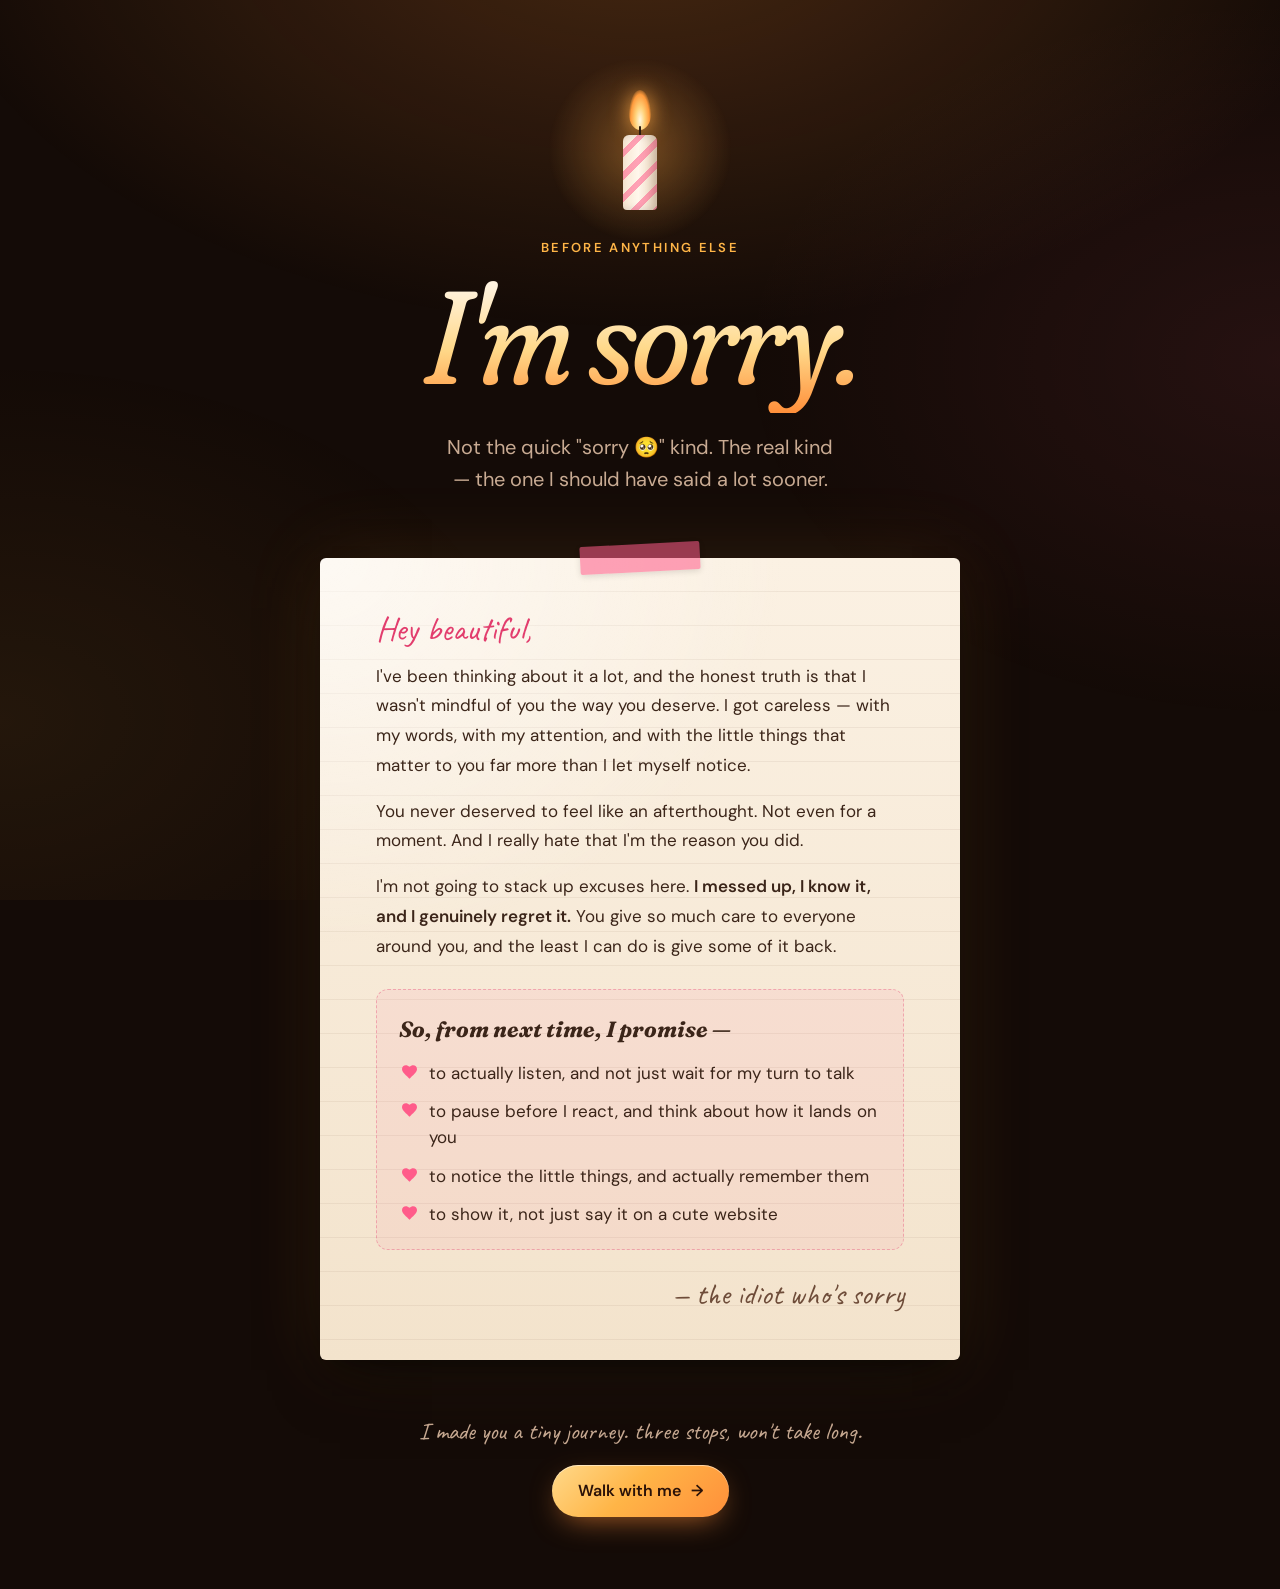
==== index.html @ 2451c750 "Add apology website: letter, journey map, and thank-you page - index.html: apology letter with a pro" ====
<!doctype html>
<html lang="en">
  <head>
    <meta charset="utf-8" />
    <meta name="viewport" content="width=device-width, initial-scale=1, viewport-fit=cover" />
    <meta name="theme-color" content="#140b07" />
    <title>I'm Sorry</title>
    <meta name="description" content="A little note, and a promise to be more mindful from next time." />
    <link rel="icon" href="data:image/svg+xml,%3Csvg xmlns='http://www.w3.org/2000/svg' viewBox='0 0 100 100'%3E%3Ctext y='.9em' font-size='90'%3E%F0%9F%95%AF%EF%B8%8F%3C/text%3E%3C/svg%3E" />
    <link rel="preconnect" href="https://fonts.googleapis.com" />
    <link rel="preconnect" href="https://fonts.gstatic.com" crossorigin />
    <link
      href="https://fonts.googleapis.com/css2?family=Caveat:wght@500;700&family=DM+Sans:opsz,wght@9..40,400;9..40,600&family=Fraunces:ital,opsz,wght,SOFT,WONK@0,9..144,400,100,1;1,9..144,400,100,1&display=swap"
      rel="stylesheet"
    />
    <link rel="stylesheet" href="css/style.css" />
  </head>
  <body>
    <div class="bokeh" aria-hidden="true"></div>

    <main class="page apology">
      <div class="candle reveal" aria-hidden="true">
        <span class="candle__halo"></span>
        <span class="candle__flame"></span>
        <span class="candle__wick"></span>
        <span class="candle__body"></span>
      </div>

      <p class="eyebrow reveal">before anything else</p>
      <h1 class="display apology__title reveal">I'm sorry.</h1>
      <p class="apology__lede reveal">Not the quick "sorry 🥺" kind. The real kind — the one I should have said a lot sooner.</p>

      <article class="letter reveal" aria-label="A letter">
        <p class="letter__hi">Hey beautiful,</p>

        <p>
          I've been thinking about it a lot, and the honest truth is that I wasn't mindful of you the way you deserve.
          I got careless — with my words, with my attention, and with the little things that matter to you far more than
          I let myself notice.
        </p>

        <p>
          You never deserved to feel like an afterthought. Not even for a moment. And I really hate that I'm the reason you did.
        </p>

        <p>
          I'm not going to stack up excuses here. <strong>I messed up, I know it, and I genuinely regret it.</strong>
          You give so much care to everyone around you, and the least I can do is give some of it back.
        </p>

        <section class="promise" aria-labelledby="promise-title">
          <h2 class="promise__title" id="promise-title">So, from next time, I promise —</h2>
          <ul>
            <li>to actually listen, and not just wait for my turn to talk</li>
            <li>to pause before I react, and think about how it lands on you</li>
            <li>to notice the little things, and actually remember them</li>
            <li>to show it, not just say it on a cute website</li>
          </ul>
        </section>

        <p class="letter__sign">— the idiot who's sorry</p>
      </article>

      <div class="next reveal">
        <p class="next__note">I made you a tiny journey. three stops, won't take long.</p>
        <a class="btn" href="journey.html">Walk with me <span class="arrow" aria-hidden="true">→</span></a>
      </div>
    </main>

    <script src="js/common.js"></script>
  </body>
</html>
---- css/style.css ----
/* ==========================================================================
   Tokens
   ========================================================================== */
:root {
  --bg: #140b07;
  --bg-2: #22130c;
  --surface: #2a1810;
  --surface-2: #3a2216;
  --line: rgba(255, 196, 120, 0.18);

  --text: #f8eadb;
  --muted: #c9ab93;
  --faint: #8d715d;

  --amber: #ffb547;
  --amber-2: #ff8f3a;
  --rose: #ff5c8a;
  --rose-2: #e23d6d;
  --gold: #ffd98a;

  --paper: #fbf1e3;
  --paper-2: #f3e3cc;
  --ink: #3b2519;
  --ink-soft: #6e4c39;

  --danger: #ff8a8a;
  --ok: #9be7b0;

  --font-display: "Fraunces", "Georgia", "Times New Roman", serif;
  --font-hand: "Caveat", "Segoe Print", "Bradley Hand", cursive;
  --font-body: "DM Sans", system-ui, -apple-system, "Segoe UI", Roboto, sans-serif;

  --radius: 18px;
  --radius-sm: 12px;
  --shadow: 0 30px 60px -20px rgba(0, 0, 0, 0.6), 0 12px 24px -12px rgba(0, 0, 0, 0.5);
  --glow: 0 0 0 1px rgba(255, 181, 71, 0.25), 0 0 40px rgba(255, 143, 58, 0.25);

  --rail: 96px;
  --rail-m: 44px;
  --gutter: 16px;
}

/* ==========================================================================
   Base
   ========================================================================== */
*,
*::before,
*::after {
  box-sizing: border-box;
}

html {
  -webkit-text-size-adjust: 100%;
  scroll-behavior: smooth;
}

body {
  margin: 0;
  min-height: 100vh;
  min-height: 100dvh;
  background-color: var(--bg);
  color: var(--text);
  font-family: var(--font-body);
  font-size: 17px;
  line-height: 1.6;
  overflow-x: hidden;
}

img,
video,
svg {
  display: block;
  max-width: 100%;
}

button,
input {
  font: inherit;
  color: inherit;
}

button {
  cursor: pointer;
}

:focus-visible {
  outline: 2px solid var(--amber);
  outline-offset: 3px;
  border-radius: 6px;
}

[hidden] {
  display: none !important;
}

.sr-only {
  position: absolute;
  width: 1px;
  height: 1px;
  padding: 0;
  margin: -1px;
  overflow: hidden;
  clip: rect(0, 0, 0, 0);
  white-space: nowrap;
  border: 0;
}

/* Floating candle-light bokeh behind everything */
.bokeh {
  position: fixed;
  inset: 0;
  pointer-events: none;
  z-index: 0;
  overflow: hidden;
  background-image:
    radial-gradient(1200px 700px at 50% -10%, rgba(255, 143, 58, 0.22), transparent 60%),
    radial-gradient(900px 600px at 100% 40%, rgba(255, 92, 138, 0.08), transparent 60%),
    radial-gradient(900px 600px at 0% 80%, rgba(255, 181, 71, 0.07), transparent 60%);
}

.bokeh span {
  position: absolute;
  bottom: -60px;
  border-radius: 50%;
  background: radial-gradient(circle, rgba(255, 196, 110, 0.55), rgba(255, 143, 58, 0) 70%);
  filter: blur(1px);
  opacity: 0;
  animation: drift linear infinite;
}

@keyframes drift {
  0% {
    transform: translate3d(0, 0, 0);
    opacity: 0;
  }
  15% {
    opacity: var(--o, 0.6);
  }
  85% {
    opacity: var(--o, 0.6);
  }
  100% {
    transform: translate3d(var(--dx, 20px), -110vh, 0);
    opacity: 0;
  }
}

.page {
  position: relative;
  z-index: 1;
  width: 100%;
  max-width: 1080px;
  margin: 0 auto;
  padding: 0 var(--gutter);
}

/* ==========================================================================
   Shared type + buttons
   ========================================================================== */
.eyebrow {
  font-family: var(--font-body);
  font-size: 13px;
  font-weight: 600;
  letter-spacing: 0.18em;
  text-transform: uppercase;
  color: var(--amber);
  margin: 0 0 12px;
}

.display {
  font-family: var(--font-display);
  font-weight: 400;
  font-style: italic;
  font-variation-settings: "SOFT" 100, "WONK" 1;
  line-height: 1;
  letter-spacing: -0.02em;
  margin: 0;
  text-wrap: balance;
}

.hand {
  font-family: var(--font-hand);
}

.btn {
  display: inline-flex;
  align-items: center;
  justify-content: center;
  gap: 10px;
  min-height: 52px;
  padding: 0 26px;
  border: 0;
  border-radius: 999px;
  font-weight: 600;
  font-size: 16px;
  text-decoration: none;
  color: #2a1208;
  background: linear-gradient(135deg, var(--gold), var(--amber) 45%, var(--amber-2));
  box-shadow: 0 10px 30px -10px rgba(255, 143, 58, 0.7), inset 0 1px 0 rgba(255, 255, 255, 0.5);
  transition: transform 0.2s ease, box-shadow 0.2s ease, filter 0.2s ease;
}

.btn:hover {
  transform: translateY(-2px);
  box-shadow: 0 16px 36px -10px rgba(255, 143, 58, 0.85), inset 0 1px 0 rgba(255, 255, 255, 0.5);
}

.btn:active {
  transform: translateY(0);
}

.btn[disabled] {
  filter: grayscale(0.6) brightness(0.7);
  cursor: not-allowed;
  transform: none;
}

.btn .arrow {
  transition: transform 0.2s ease;
}

.btn:hover .arrow {
  transform: translateX(4px);
}

.btn--rose {
  color: #fff;
  background: linear-gradient(135deg, #ff86a8, var(--rose) 45%, var(--rose-2));
  box-shadow: 0 10px 30px -10px rgba(255, 92, 138, 0.8), inset 0 1px 0 rgba(255, 255, 255, 0.35);
}

.btn--rose:hover {
  box-shadow: 0 16px 38px -10px rgba(255, 92, 138, 0.95), inset 0 1px 0 rgba(255, 255, 255, 0.35);
}

.link-btn {
  background: none;
  border: 0;
  padding: 4px 2px;
  color: var(--muted);
  font-size: 14px;
  text-decoration: underline;
  text-underline-offset: 3px;
  text-decoration-color: rgba(201, 171, 147, 0.4);
}

.link-btn:hover {
  color: var(--text);
}

/* Fade-up on scroll */
.reveal {
  opacity: 0;
  transform: translateY(24px);
  transition: opacity 0.8s ease, transform 0.8s cubic-bezier(0.2, 0.7, 0.2, 1);
}

.reveal.is-in {
  opacity: 1;
  transform: none;
}

/* ==========================================================================
   Page 1 — the apology
   ========================================================================== */
.apology {
  min-height: 100vh;
  min-height: 100dvh;
  display: flex;
  flex-direction: column;
  align-items: center;
  padding-top: clamp(48px, 10vh, 110px);
  padding-bottom: 72px;
  text-align: center;
}

.candle {
  position: relative;
  width: 34px;
  height: 120px;
  margin: 0 auto 28px;
}

.candle__flame {
  position: absolute;
  left: 50%;
  top: 0;
  width: 22px;
  height: 40px;
  margin-left: -11px;
  border-radius: 50% 50% 50% 50% / 60% 60% 40% 40%;
  background: radial-gradient(ellipse at 50% 75%, #fff8e1 0%, #ffd27a 30%, #ff9a3c 60%, rgba(255, 90, 40, 0) 75%);
  transform-origin: 50% 90%;
  animation: flicker 2.4s ease-in-out infinite;
  filter: drop-shadow(0 0 10px rgba(255, 170, 70, 0.9));
}

.candle__halo {
  position: absolute;
  left: 50%;
  top: -40px;
  width: 200px;
  height: 200px;
  margin-left: -100px;
  border-radius: 50%;
  background: radial-gradient(circle, rgba(255, 170, 70, 0.35), rgba(255, 170, 70, 0) 65%);
  animation: halo 3s ease-in-out infinite;
  pointer-events: none;
}

.candle__wick {
  position: absolute;
  left: 50%;
  top: 36px;
  width: 2px;
  height: 10px;
  margin-left: -1px;
  background: #2b1a10;
  border-radius: 1px;
}

.candle__body {
  position: absolute;
  left: 0;
  right: 0;
  top: 45px;
  bottom: 0;
  border-radius: 6px 6px 4px 4px;
  background:
    repeating-linear-gradient(135deg, rgba(255, 255, 255, 0.0) 0 10px, rgba(255, 92, 138, 0.55) 10px 16px),
    linear-gradient(90deg, #f7e6d2, #fff7ec 45%, #e9d2b8);
  box-shadow: inset -4px 0 8px rgba(0, 0, 0, 0.15);
}

@keyframes flicker {
  0%, 100% { transform: scale(1, 1) skewX(0deg); }
  20% { transform: scale(0.96, 1.06) skewX(2deg); }
  40% { transform: scale(1.04, 0.95) skewX(-2deg); }
  60% { transform: scale(0.98, 1.08) skewX(1deg); }
  80% { transform: scale(1.02, 0.97) skewX(-1deg); }
}

@keyframes halo {
  0%, 100% { opacity: 0.85; transform: scale(1); }
  50% { opacity: 1; transform: scale(1.08); }
}

.apology__title {
  font-size: clamp(64px, 14vw, 132px);
  background: linear-gradient(180deg, #fff3e0 10%, var(--gold) 55%, var(--amber-2));
  -webkit-background-clip: text;
  background-clip: text;
  color: transparent;
  padding: 0 0.08em 0.08em;
}

.apology__lede {
  text-wrap: balance;
  max-width: 34ch;
  margin: 18px auto 0;
  font-size: clamp(17px, 2.2vw, 20px);
  color: var(--muted);
}

.letter {
  position: relative;
  width: 100%;
  max-width: 640px;
  margin: clamp(40px, 7vh, 64px) auto 0;
  padding: clamp(28px, 5vw, 52px) clamp(22px, 5vw, 56px) clamp(30px, 5vw, 48px);
  text-align: left;
  color: var(--ink);
  background:
    radial-gradient(120% 80% at 0% 0%, rgba(255, 255, 255, 0.6), transparent 60%),
    repeating-linear-gradient(180deg, transparent 0 33px, rgba(110, 76, 57, 0.08) 33px 34px),
    linear-gradient(180deg, var(--paper), var(--paper-2));
  border-radius: 6px;
  box-shadow: var(--shadow), 0 0 80px rgba(255, 170, 70, 0.12);
  transform: rotate(-0.6deg);
}

.letter::before {
  /* washi tape */
  content: "";
  position: absolute;
  top: -14px;
  left: 50%;
  width: 120px;
  height: 28px;
  margin-left: -60px;
  background: rgba(255, 92, 138, 0.55);
  transform: rotate(-3deg);
  border-radius: 2px;
  box-shadow: 0 2px 6px rgba(0, 0, 0, 0.12);
}

.letter .letter__hi {
  font-family: var(--font-hand);
  font-size: 34px;
  line-height: 1.1;
  color: var(--rose-2);
  margin: 0 0 14px;
}

.letter p {
  margin: 0 0 16px;
  font-size: 17px;
  line-height: 1.75;
}

.letter strong {
  font-weight: 600;
}

.promise {
  margin: 28px 0 8px;
  padding: 22px 22px 10px;
  border-radius: 12px;
  background: rgba(255, 92, 138, 0.08);
  border: 1px dashed rgba(226, 61, 109, 0.35);
}

.promise__title {
  font-family: var(--font-display);
  font-style: italic;
  font-size: 22px;
  margin: 0 0 12px;
  color: var(--ink);
}

.promise ul {
  list-style: none;
  margin: 0;
  padding: 0;
}

.promise li {
  position: relative;
  padding-left: 30px;
  margin-bottom: 12px;
  line-height: 1.55;
}

.promise li::before {
  content: "";
  position: absolute;
  left: 2px;
  top: 5px;
  width: 16px;
  height: 14px;
  background: var(--rose);
  -webkit-mask: url("data:image/svg+xml,%3Csvg xmlns='http://www.w3.org/2000/svg' viewBox='0 0 24 22'%3E%3Cpath d='M12 21.6 10.3 20C4.1 14.4 0 10.7 0 6.2 0 2.7 2.7 0 6.2 0c2 0 3.9.9 5.8 2.6C13.9.9 15.8 0 17.8 0 21.3 0 24 2.7 24 6.2c0 4.5-4.1 8.2-10.3 13.8L12 21.6z'/%3E%3C/svg%3E") center / contain no-repeat;
  mask: url("data:image/svg+xml,%3Csvg xmlns='http://www.w3.org/2000/svg' viewBox='0 0 24 22'%3E%3Cpath d='M12 21.6 10.3 20C4.1 14.4 0 10.7 0 6.2 0 2.7 2.7 0 6.2 0c2 0 3.9.9 5.8 2.6C13.9.9 15.8 0 17.8 0 21.3 0 24 2.7 24 6.2c0 4.5-4.1 8.2-10.3 13.8L12 21.6z'/%3E%3C/svg%3E") center / contain no-repeat;
}

.letter__sign {
  margin: 26px 0 0 !important;
  text-align: right;
  font-family: var(--font-hand);
  font-size: 30px !important;
  line-height: 1.2 !important;
  color: var(--ink-soft);
}

.next {
  margin-top: 52px;
  display: flex;
  flex-direction: column;
  align-items: center;
  gap: 14px;
}

.next__note {
  margin: 0;
  font-family: var(--font-hand);
  font-size: 24px;
  color: var(--muted);
}

/* ==========================================================================
   Page 2 — the journey
   ========================================================================== */
.journey-head {
  text-align: center;
  padding: clamp(48px, 9vh, 96px) 0 32px;
}

.journey-head h1 {
  font-size: clamp(44px, 8vw, 84px);
}

.journey-head h1 em {
  color: var(--rose);
}

.journey-head p {
  text-wrap: balance;
  margin: 16px auto 0;
  max-width: 36ch;
  color: var(--muted);
}

.journey {
  position: relative;
  padding: 24px 0 120px;
}

.journey__svg {
  position: absolute;
  inset: 0;
  width: 100%;
  height: 100%;
  overflow: visible;
  pointer-events: none;
  z-index: 0;
}

.journey__track {
  fill: none;
  stroke: rgba(255, 196, 120, 0.4);
  stroke-width: 3;
  stroke-linecap: round;
  stroke-dasharray: 0.1 12;
}

.journey__fill {
  fill: none;
  stroke: url(#trailGradient);
  stroke-width: 3.5;
  stroke-linecap: round;
  transition: stroke-dashoffset 1.4s cubic-bezier(0.45, 0, 0.2, 1);
}

.journey > *:not(svg) {
  position: relative;
  z-index: 1;
}

/* Start marker */
.start {
  display: flex;
  justify-content: center;
  margin-bottom: 72px;
}

.start__pill {
  display: inline-flex;
  align-items: center;
  gap: 10px;
  padding: 8px 16px 8px 12px;
  border-radius: 999px;
  background: var(--surface);
  border: 1px solid var(--line);
  font-size: 13px;
  font-weight: 600;
  letter-spacing: 0.14em;
  text-transform: uppercase;
  color: var(--gold);
  box-shadow: var(--glow);
}

.start__dot {
  position: relative;
  width: 10px;
  height: 10px;
  border-radius: 50%;
  background: var(--amber);
}

.start__dot::after {
  content: "";
  position: absolute;
  inset: -6px;
  border-radius: 50%;
  border: 2px solid var(--amber);
  animation: ping 1.8s ease-out infinite;
}

@keyframes ping {
  0% { transform: scale(0.4); opacity: 1; }
  100% { transform: scale(1.6); opacity: 0; }
}

/* A stop on the map */
.stop {
  display: grid;
  grid-template-columns: 1fr var(--rail) 1fr;
  align-items: center;
  column-gap: 0;
  margin-bottom: 110px;
}

.pin {
  grid-column: 2;
  grid-row: 1;
  justify-self: center;
  position: relative;
  width: 52px;
  height: 52px;
  border-radius: 50%;
  display: grid;
  place-items: center;
  font-family: var(--font-display);
  font-size: 22px;
  font-style: italic;
  color: var(--muted);
  background: var(--bg-2);
  border: 2px solid rgba(255, 196, 120, 0.35);
  transition: all 0.6s ease;
}

.pin.is-reached {
  color: #2a1208;
  background: linear-gradient(135deg, var(--gold), var(--amber) 50%, var(--amber-2));
  border-color: transparent;
  box-shadow: 0 0 0 6px rgba(255, 181, 71, 0.15), 0 0 30px rgba(255, 143, 58, 0.6);
}

.pin.is-reached::after {
  content: "";
  position: absolute;
  inset: -8px;
  border-radius: 50%;
  border: 2px solid rgba(255, 181, 71, 0.6);
  animation: ping 2.2s ease-out infinite;
}

.stop__side,
.stop__main {
  grid-row: 1;
  min-width: 0;
}

.stop--main-right .stop__main { grid-column: 3; justify-self: start; padding-left: 8px; }
.stop--main-right .stop__side { grid-column: 1; justify-self: end; text-align: right; padding-right: 16px; }
.stop--main-left .stop__main { grid-column: 1; justify-self: end; padding-right: 8px; }
.stop--main-left .stop__side { grid-column: 3; justify-self: start; padding-left: 16px; }

.stop__label {
  display: inline-block;
  font-size: 12px;
  font-weight: 600;
  letter-spacing: 0.2em;
  text-transform: uppercase;
  color: var(--amber);
  margin-bottom: 6px;
}

.stop__title {
  font-family: var(--font-display);
  font-style: italic;
  font-weight: 400;
  font-size: clamp(36px, 5vw, 52px);
  line-height: 1;
  margin: 0 0 10px;
}

.stop__note {
  margin: 0;
  color: var(--muted);
  max-width: 28ch;
  display: inline-block;
}

/* --- Stop 1: gift box ---------------------------------------------------- */
.gift-stage {
  position: relative;
  width: 380px;
  max-width: 100%;
  min-height: 340px;
  display: grid;
  place-items: center;
}

.gift {
  position: relative;
  width: 230px;
  height: 250px;
  padding: 0;
  border: 0;
  background: none;
  animation: nudge 4s ease-in-out 1.5s infinite;
  -webkit-tap-highlight-color: transparent;
}

.gift:hover {
  animation-play-state: paused;
}

.gift:hover .gift__lid {
  transform: translateY(-10px) rotate(-3deg);
}

.gift__body {
  position: absolute;
  left: 12px;
  right: 12px;
  bottom: 0;
  height: 170px;
  border-radius: 6px 6px 12px 12px;
  background:
    linear-gradient(90deg, transparent 43%, var(--gold) 43%, #ffe8b5 50%, var(--gold) 57%, transparent 57%),
    linear-gradient(160deg, #ff7aa0, var(--rose) 40%, var(--rose-2));
  box-shadow: inset 0 -18px 30px rgba(120, 10, 40, 0.35), 0 26px 40px -16px rgba(0, 0, 0, 0.7);
}

.gift__lid {
  position: absolute;
  left: 0;
  right: 0;
  top: 46px;
  height: 46px;
  border-radius: 8px;
  background:
    linear-gradient(90deg, transparent 43%, var(--gold) 43%, #ffe8b5 50%, var(--gold) 57%, transparent 57%),
    linear-gradient(170deg, #ff8fb0, var(--rose) 60%, var(--rose-2));
  box-shadow: 0 8px 14px -6px rgba(90, 0, 30, 0.6);
  transition: transform 0.35s ease;
  z-index: 2;
}

.gift__bow {
  position: absolute;
  left: 50%;
  top: -40px;
  width: 0;
  height: 0;
}

.gift__bow::before,
.gift__bow::after {
  content: "";
  position: absolute;
  top: 0;
  width: 54px;
  height: 40px;
  border: 10px solid var(--gold);
  border-radius: 50% 50% 10% 50%;
  box-shadow: inset 0 0 0 1px rgba(255, 255, 255, 0.35);
}

.gift__bow::before {
  right: 2px;
  transform: rotate(-20deg);
}

.gift__bow::after {
  left: 2px;
  transform: scaleX(-1) rotate(-20deg);
}

.gift__tag {
  position: absolute;
  z-index: 3;
  right: -22px;
  top: 116px;
  padding: 6px 16px 8px 22px;
  font-family: var(--font-hand);
  font-size: 30px;
  line-height: 1;
  color: var(--ink);
  background: var(--paper);
  border-radius: 6px 14px 14px 6px;
  transform: rotate(8deg);
  box-shadow: 0 8px 16px -6px rgba(0, 0, 0, 0.6);
}

.gift__tag::before {
  content: "";
  position: absolute;
  left: 8px;
  top: 50%;
  width: 7px;
  height: 7px;
  margin-top: -3px;
  border-radius: 50%;
  background: var(--bg);
}

.gift-hint {
  position: absolute;
  bottom: 0;
  left: 0;
  right: 0;
  text-align: center;
  font-family: var(--font-hand);
  font-size: 24px;
  color: var(--muted);
  margin: 0;
  animation: bob 2.4s ease-in-out infinite;
}

@keyframes nudge {
  0%, 82%, 100% { transform: rotate(0); }
  85% { transform: rotate(-4deg); }
  88% { transform: rotate(4deg); }
  91% { transform: rotate(-3deg); }
  94% { transform: rotate(2deg); }
}

@keyframes bob {
  0%, 100% { transform: translateY(0); }
  50% { transform: translateY(-4px); }
}

.gift-stage.is-opening .gift {
  animation: shake 0.45s ease-in-out;
}

.gift-stage.is-opening .gift__lid {
  transition: transform 0.7s cubic-bezier(0.3, 1.4, 0.6, 1), opacity 0.7s ease;
  transform: translate(-60px, -150px) rotate(-38deg);
  opacity: 0;
}

.gift-stage.is-opening .gift__tag {
  transition: transform 0.6s ease, opacity 0.6s ease;
  transform: translate(40px, 30px) rotate(40deg);
  opacity: 0;
}

.gift-stage.is-opening .gift-hint {
  opacity: 0;
  transition: opacity 0.3s ease;
}

@keyframes shake {
  0%, 100% { transform: rotate(0); }
  25% { transform: rotate(-6deg) scale(1.03); }
  50% { transform: rotate(6deg) scale(1.05); }
  75% { transform: rotate(-3deg); }
}

.polaroid {
  margin: 0;
  padding: 12px 12px 0;
  background: var(--paper);
  border-radius: 4px;
  box-shadow: var(--shadow);
  transform: rotate(2deg);
  width: 360px;
  max-width: 100%;
}

.polaroid img,
.polaroid video {
  width: 100%;
  height: auto;
  border-radius: 2px;
  background: #1b0f09;
}

.polaroid figcaption {
  font-family: var(--font-hand);
  font-size: 24px;
  line-height: 1.2;
  color: var(--ink);
  text-align: center;
  padding: 12px 6px 16px;
}

.gift-stage .polaroid {
  animation: rise 0.9s cubic-bezier(0.2, 1.3, 0.4, 1) both;
}

@keyframes rise {
  0% { transform: translateY(120px) scale(0.4) rotate(-6deg); opacity: 0; }
  60% { opacity: 1; }
  100% { transform: translateY(0) scale(1) rotate(2deg); opacity: 1; }
}

/* --- Stop 2: video + bubble --------------------------------------------- */
.polaroid--video {
  transform: rotate(-2deg);
  width: 340px;
}

.stop__main .tag-line {
  display: block;
  font-size: 12px;
  font-weight: 600;
  letter-spacing: 0.2em;
  text-transform: uppercase;
  color: var(--amber);
  margin: 0 0 12px;
}

.bubble {
  position: relative;
  max-width: 300px;
  padding: 22px 24px 20px;
  background: var(--surface);
  border: 1px solid var(--line);
  border-radius: 22px;
  box-shadow: var(--shadow);
}

.bubble::before {
  /* tail pointing at the video */
  content: "";
  position: absolute;
  left: -11px;
  top: 50%;
  width: 20px;
  height: 20px;
  margin-top: -10px;
  background: var(--surface);
  border-left: 1px solid var(--line);
  border-bottom: 1px solid var(--line);
  transform: rotate(45deg);
}

.bubble p {
  text-wrap: balance;
  margin: 0;
  font-family: var(--font-hand);
  font-size: clamp(26px, 3vw, 32px);
  line-height: 1.15;
  color: var(--text);
}

.bubble p mark {
  background: linear-gradient(transparent 55%, rgba(255, 92, 138, 0.45) 55%);
  color: inherit;
  padding: 0 2px;
}

.bubble small {
  display: block;
  margin-top: 12px;
  font-size: 13px;
  color: var(--faint);
}

/* --- Stop 3: locked photo ---------------------------------------------- */
.locked {
  position: relative;
  width: 400px;
  max-width: 100%;
  aspect-ratio: 800 / 992;
  border-radius: var(--radius);
  overflow: hidden;
  background: #1b0f09;
  box-shadow: var(--shadow);
  display: flex;
}

.locked__img {
  position: absolute;
  inset: 0;
  width: 100%;
  height: 100%;
  object-fit: cover;
  filter: blur(22px) saturate(1.2) brightness(0.6);
  transform: scale(1.15);
  transition: filter 1.4s ease, transform 1.4s ease;
}

.locked.is-unlocked .locked__img {
  filter: none;
  transform: scale(1);
}

.lock-panel {
  position: relative;
  z-index: 1;
  width: 100%;
  display: flex;
  flex-direction: column;
  align-items: center;
  justify-content: center;
  text-align: center;
  padding: 28px 22px;
  background: linear-gradient(180deg, rgba(20, 11, 7, 0.55), rgba(20, 11, 7, 0.78));
  transition: opacity 0.6s ease;
}

.locked.is-unlocked .lock-panel {
  opacity: 0;
  pointer-events: none;
}

.padlock {
  width: 56px;
  height: 64px;
  margin-bottom: 12px;
  color: var(--gold);
  filter: drop-shadow(0 0 14px rgba(255, 181, 71, 0.5));
}

.padlock__shackle {
  transform-box: fill-box;
  transform-origin: 100% 100%;
  transition: transform 0.5s cubic-bezier(0.3, 1.6, 0.6, 1);
}

.locked.is-opening .padlock__shackle {
  transform: translateY(-6px) rotate(28deg);
}

.lock-title {
  margin: 0;
  font-family: var(--font-display);
  font-style: italic;
  font-size: 30px;
  line-height: 1.1;
}

.lock-sub {
  margin: 4px 0 18px;
  font-size: 13px;
  color: var(--muted);
}

.problem {
  margin: 0 0 16px;
  padding: 14px 16px;
  width: 100%;
  border-radius: var(--radius-sm);
  background: rgba(255, 240, 220, 0.08);
  border: 1px solid var(--line);
  font-size: 17px;
  line-height: 1.5;
}

.problem .q {
  font-family: var(--font-display);
  font-size: 19px;
}

.frac {
  display: inline-flex;
  flex-direction: column;
  vertical-align: middle;
  text-align: center;
  font-size: 0.85em;
  line-height: 1.05;
  margin: 0 2px;
}

.frac > span:first-child {
  border-bottom: 1px solid currentColor;
  padding: 0 3px;
}

.answer-row {
  display: flex;
  gap: 8px;
  width: 100%;
}

.field {
  flex: 1;
  min-width: 0;
  height: 50px;
  padding: 0 16px;
  border-radius: 999px;
  border: 1px solid rgba(255, 196, 120, 0.3);
  background: rgba(20, 11, 7, 0.65);
  color: var(--text);
  font-size: 16px;
  transition: border-color 0.2s ease, box-shadow 0.2s ease;
}

.field::placeholder {
  color: var(--faint);
}

.field:focus {
  outline: none;
  border-color: var(--amber);
  box-shadow: 0 0 0 4px rgba(255, 181, 71, 0.18);
}

.answer-row .btn {
  min-height: 50px;
  padding: 0 20px;
}

.feedback {
  min-height: 1.5em;
  margin: 12px 0 4px;
  font-size: 14px;
  color: var(--muted);
}

.feedback.is-bad {
  color: var(--danger);
}

.feedback.is-ok {
  color: var(--ok);
}

.hint {
  margin: 0 0 6px;
  font-size: 13px;
  color: var(--gold);
}

.is-shaking {
  animation: wrong 0.45s ease;
}

@keyframes wrong {
  0%, 100% { transform: translateX(0); }
  20% { transform: translateX(-8px); }
  40% { transform: translateX(8px); }
  60% { transform: translateX(-5px); }
  80% { transform: translateX(5px); }
}

/* --- Finale: wish + drop-box + yes -------------------------------------- */
.finale {
  position: relative;
  max-width: 600px;
  margin: 0 auto;
  padding: 52px clamp(20px, 5vw, 44px) 36px;
  border-radius: 28px;
  background:
    radial-gradient(120% 70% at 50% 0%, rgba(255, 92, 138, 0.14), transparent 60%),
    var(--surface);
  border: 1px solid var(--line);
  box-shadow: var(--shadow);
  text-align: center;
  animation: finaleIn 0.9s cubic-bezier(0.2, 0.8, 0.2, 1) both;
}

@keyframes finaleIn {
  from { opacity: 0; transform: translateY(40px) scale(0.98); }
  to { opacity: 1; transform: none; }
}

.finale__heart {
  position: absolute;
  top: -28px;
  left: 50%;
  width: 56px;
  height: 56px;
  margin-left: -28px;
  border-radius: 50%;
  display: grid;
  place-items: center;
  background: linear-gradient(135deg, #ff86a8, var(--rose) 50%, var(--rose-2));
  box-shadow: 0 0 0 6px rgba(255, 92, 138, 0.15), 0 0 30px rgba(255, 92, 138, 0.6);
  color: #fff;
}

.finale__heart svg {
  width: 24px;
  height: 22px;
  animation: beat 1.4s ease-in-out infinite;
}

@keyframes beat {
  0%, 100% { transform: scale(1); }
  15% { transform: scale(1.18); }
  30% { transform: scale(1); }
  45% { transform: scale(1.12); }
}

.wish {
  text-wrap: balance;
  margin: 0 auto 26px;
  max-width: 24ch;
  font-family: var(--font-hand);
  font-size: clamp(30px, 4.6vw, 40px);
  line-height: 1.1;
  color: var(--text);
}

.dropzone {
  position: relative;
  display: flex;
  flex-direction: column;
  align-items: center;
  gap: 6px;
  padding: 28px 20px;
  border-radius: 20px;
  border: 2px dashed rgba(255, 92, 138, 0.5);
  background: rgba(255, 92, 138, 0.05);
  cursor: pointer;
  transition: border-color 0.2s ease, background 0.2s ease, transform 0.2s ease;
}

.dropzone:hover,
.dropzone:focus-visible {
  border-color: var(--rose);
  background: rgba(255, 92, 138, 0.09);
}

.dropzone.is-over {
  border-color: var(--rose);
  border-style: solid;
  background: rgba(255, 92, 138, 0.16);
  transform: scale(1.02);
}

.dropzone.is-filled {
  border-style: solid;
  border-color: rgba(155, 231, 176, 0.6);
  background: rgba(155, 231, 176, 0.07);
  cursor: default;
}

.dropzone__icon {
  width: 44px;
  height: 44px;
  color: var(--rose);
  margin-bottom: 4px;
}

.dropzone.is-filled .dropzone__icon {
  color: var(--ok);
}

.dropzone__title {
  margin: 0;
  font-weight: 600;
  font-size: 17px;
}

.dropzone__sub {
  margin: 0;
  font-size: 14px;
  color: var(--muted);
}

.dropzone__link {
  margin: 6px 0 0;
  max-width: 100%;
  padding: 8px 14px;
  border-radius: 999px;
  background: rgba(20, 11, 7, 0.6);
  border: 1px solid var(--line);
  font-size: 14px;
  color: var(--gold);
  overflow: hidden;
  text-overflow: ellipsis;
  white-space: nowrap;
}

.link-form {
  display: flex;
  gap: 8px;
  margin-top: 14px;
}

.link-form .btn {
  min-height: 50px;
  padding: 0 20px;
}

.drop-feedback {
  min-height: 1.5em;
  margin: 10px 0 0;
  font-size: 14px;
  color: var(--muted);
}

.drop-feedback.is-bad {
  color: var(--danger);
}

.drop-feedback.is-ok {
  color: var(--ok);
}

.ask {
  display: flex;
  align-items: center;
  justify-content: center;
  flex-wrap: wrap;
  gap: 18px 22px;
  margin-top: 26px;
  padding-top: 26px;
  border-top: 1px solid var(--line);
  animation: finaleIn 0.7s cubic-bezier(0.2, 0.8, 0.2, 1) both;
}

.ask__q {
  margin: 0;
  font-family: var(--font-display);
  font-style: italic;
  font-size: clamp(30px, 5vw, 40px);
  line-height: 1.1;
}

.btn--yes {
  min-height: 58px;
  padding: 0 38px;
  font-size: 19px;
  letter-spacing: 0.02em;
  animation: glowPulse 2s ease-in-out infinite;
}

@keyframes glowPulse {
  0%, 100% { box-shadow: 0 10px 30px -10px rgba(255, 92, 138, 0.8), 0 0 0 0 rgba(255, 92, 138, 0.45); }
  50% { box-shadow: 0 10px 30px -10px rgba(255, 92, 138, 0.8), 0 0 0 12px rgba(255, 92, 138, 0); }
}

/* Little flying hearts / confetti */
.burst {
  position: fixed;
  z-index: 50;
  pointer-events: none;
  width: 14px;
  height: 13px;
  left: 0;
  top: 0;
}

.burst svg {
  width: 100%;
  height: 100%;
}

/* ==========================================================================
   Page 3 — thank you
   ========================================================================== */
.thanks {
  min-height: 100vh;
  min-height: 100dvh;
  display: flex;
  flex-direction: column;
  align-items: center;
  justify-content: center;
  text-align: center;
  padding: 72px 0;
}

.thanks__heart {
  width: 76px;
  height: 70px;
  color: var(--rose);
  margin: 0 auto 30px;
  filter: drop-shadow(0 0 24px rgba(255, 92, 138, 0.65));
  animation: beat 1.6s ease-in-out infinite;
}

.thanks__title {
  font-size: clamp(46px, 9vw, 96px);
  max-width: 14ch;
  margin: 0 auto;
  background: linear-gradient(180deg, #fff3e0 10%, var(--gold) 60%, var(--amber-2));
  -webkit-background-clip: text;
  background-clip: text;
  color: transparent;
  padding: 0 0.06em 0.1em;
}

.thanks__sub {
  text-wrap: balance;
  margin: 22px auto 0;
  max-width: 30ch;
  font-family: var(--font-hand);
  font-size: clamp(28px, 4.4vw, 38px);
  line-height: 1.2;
  color: var(--text);
}

.ps {
  margin: 48px auto 0;
  max-width: 440px;
  padding: 20px 22px;
  border-radius: var(--radius);
  background: var(--surface);
  border: 1px solid var(--line);
  color: var(--muted);
  font-size: 15px;
}

.ps p {
  margin: 0 0 14px;
}

.ps .btn {
  min-height: 46px;
  font-size: 15px;
}

.again {
  margin-top: 40px;
}

.floaty {
  position: fixed;
  bottom: -40px;
  z-index: 0;
  pointer-events: none;
  color: var(--rose);
  opacity: 0;
  animation: floatUp linear infinite;
}

@keyframes floatUp {
  0% { transform: translate3d(0, 0, 0) rotate(0deg); opacity: 0; }
  10% { opacity: var(--o, 0.7); }
  90% { opacity: var(--o, 0.7); }
  100% { transform: translate3d(var(--dx, 0), -115vh, 0) rotate(var(--r, 20deg)); opacity: 0; }
}

/* ==========================================================================
   Phones
   ========================================================================== */
@media (max-width: 760px) {
  body {
    font-size: 16px;
  }

  .start {
    justify-content: flex-start;
    margin-bottom: 48px;
  }

  .stop {
    grid-template-columns: var(--rail-m) minmax(0, 1fr);
    align-items: start;
    row-gap: 18px;
    margin-bottom: 72px;
  }

  .pin {
    grid-column: 1;
    grid-row: 1;
    width: 40px;
    height: 40px;
    font-size: 18px;
    justify-self: start;
  }

  .stop--main-right .stop__side,
  .stop--main-left .stop__side {
    grid-column: 2;
    grid-row: 1;
    justify-self: start;
    text-align: left;
    padding: 0 0 0 12px;
  }

  .stop--main-right .stop__main,
  .stop--main-left .stop__main {
    grid-column: 2;
    grid-row: 2;
    justify-self: stretch;
    padding: 0 0 0 12px;
  }

  /* Stop 2 keeps the text right beside the video, even on a phone */
  .stop--video {
    grid-template-columns: var(--rail-m) minmax(0, 1.15fr) minmax(0, 1fr);
    align-items: center;
    column-gap: 0;
  }

  .stop--video .pin {
    align-self: start;
  }

  .stop--video.stop--main-left .stop__main {
    grid-column: 2;
    grid-row: 1;
    padding-left: 12px;
  }

  .stop--video.stop--main-left .stop__side {
    grid-column: 3;
    grid-row: 1;
    padding-left: 16px;
  }

  .stop--video .polaroid--video {
    padding: 7px 7px 0;
  }

  .stop--video .polaroid figcaption {
    font-size: 18px;
    padding: 8px 4px 10px;
  }

  .stop--video .bubble {
    padding: 14px 14px 12px;
    border-radius: 16px;
  }

  .stop--video .bubble::before {
    width: 14px;
    height: 14px;
    margin-top: -7px;
    left: -8px;
  }

  .stop--video .bubble p {
    font-size: 21px;
  }

  .stop--video .bubble small {
    font-size: 11px;
    margin-top: 8px;
  }

  .stop__title {
    font-size: 36px;
  }

  .stop__note {
    max-width: none;
  }

  .gift-stage {
    width: 100%;
    min-height: 320px;
  }

  .gift__tag {
    right: -10px;
  }

  .polaroid {
    width: 100%;
    max-width: 360px;
  }

  .locked {
    width: 100%;
  }

  .lock-panel {
    padding: 22px 14px;
  }

  .finale {
    margin-left: var(--rail-m);
    padding-top: 44px;
    text-align: left;
  }

  .finale__heart {
    width: 40px;
    height: 40px;
    top: -20px;
    left: calc(var(--rail-m) * -1 + 20px);
    margin-left: -20px;
  }

  .finale__heart svg {
    width: 18px;
    height: 16px;
  }

  .wish {
    max-width: none;
    margin-bottom: 20px;
  }

  .ask {
    justify-content: space-between;
  }
}

@media (max-width: 380px) {
  .answer-row,
  .link-form {
    flex-direction: column;
  }

  .stop--video .bubble p {
    font-size: 19px;
  }
}

@media (prefers-reduced-motion: reduce) {
  *,
  *::before,
  *::after {
    animation-duration: 0.001ms !important;
    animation-iteration-count: 1 !important;
    transition-duration: 0.001ms !important;
    scroll-behavior: auto !important;
  }

  .bokeh span,
  .floaty {
    display: none;
  }
}
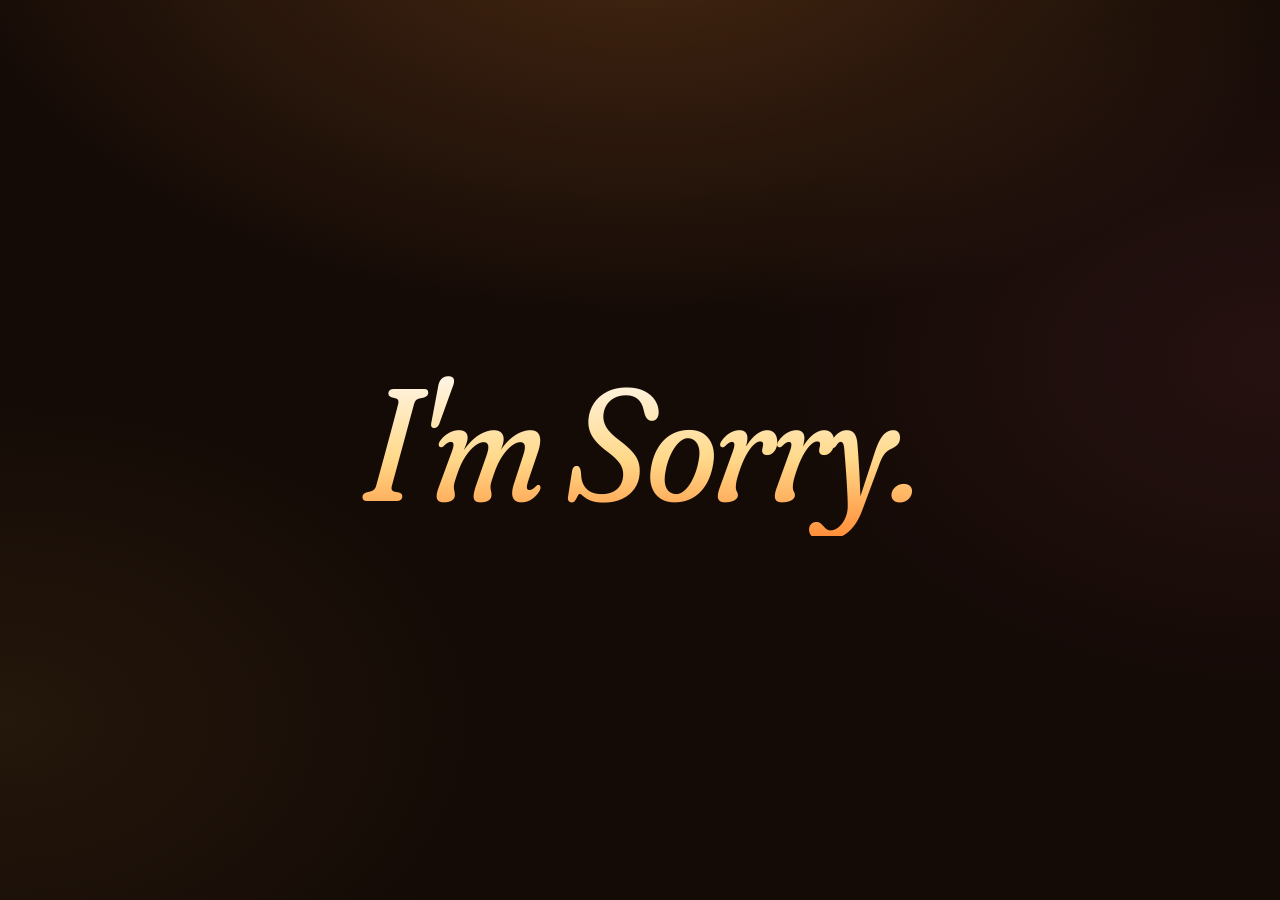
==== commit 96e27908: "Simplify first page, swap stop photos, submit link with "Yes" - index.html: only "I'm Sorry." remain" ====
--- a/index.html
+++ b/index.html
@@ -19,52 +19,9 @@
     <div class="bokeh" aria-hidden="true"></div>
 
     <main class="page apology">
-      <div class="candle reveal" aria-hidden="true">
-        <span class="candle__halo"></span>
-        <span class="candle__flame"></span>
-        <span class="candle__wick"></span>
-        <span class="candle__body"></span>
-      </div>
-
-      <p class="eyebrow reveal">before anything else</p>
-      <h1 class="display apology__title reveal">I'm sorry.</h1>
-      <p class="apology__lede reveal">Not the quick "sorry 🥺" kind. The real kind — the one I should have said a lot sooner.</p>
-
-      <article class="letter reveal" aria-label="A letter">
-        <p class="letter__hi">Hey beautiful,</p>
-
-        <p>
-          I've been thinking about it a lot, and the honest truth is that I wasn't mindful of you the way you deserve.
-          I got careless — with my words, with my attention, and with the little things that matter to you far more than
-          I let myself notice.
-        </p>
-
-        <p>
-          You never deserved to feel like an afterthought. Not even for a moment. And I really hate that I'm the reason you did.
-        </p>
-
-        <p>
-          I'm not going to stack up excuses here. <strong>I messed up, I know it, and I genuinely regret it.</strong>
-          You give so much care to everyone around you, and the least I can do is give some of it back.
-        </p>
-
-        <section class="promise" aria-labelledby="promise-title">
-          <h2 class="promise__title" id="promise-title">So, from next time, I promise —</h2>
-          <ul>
-            <li>to actually listen, and not just wait for my turn to talk</li>
-            <li>to pause before I react, and think about how it lands on you</li>
-            <li>to notice the little things, and actually remember them</li>
-            <li>to show it, not just say it on a cute website</li>
-          </ul>
-        </section>
-
-        <p class="letter__sign">— the idiot who's sorry</p>
-      </article>
-
-      <div class="next reveal">
-        <p class="next__note">I made you a tiny journey. three stops, won't take long.</p>
-        <a class="btn" href="journey.html">Walk with me <span class="arrow" aria-hidden="true">→</span></a>
-      </div>
+      <a class="apology__link" href="journey.html" aria-label="I'm Sorry. Tap to continue.">
+        <h1 class="display apology__title reveal">I'm Sorry.</h1>
+      </a>
     </main>
 
     <script src="js/common.js"></script>
--- a/css/style.css
+++ b/css/style.css
@@ -267,214 +267,50 @@
   min-height: 100vh;
   min-height: 100dvh;
   display: flex;
-  flex-direction: column;
+  padding: 0;
+}
+
+/* The whole screen is the way forward: tap anywhere to continue */
+.apology__link {
+  flex: 1;
+  display: flex;
   align-items: center;
-  padding-top: clamp(48px, 10vh, 110px);
-  padding-bottom: 72px;
+  justify-content: center;
+  padding: 24px var(--gutter);
   text-align: center;
-}
-
-.candle {
-  position: relative;
-  width: 34px;
-  height: 120px;
-  margin: 0 auto 28px;
-}
-
-.candle__flame {
-  position: absolute;
-  left: 50%;
-  top: 0;
-  width: 22px;
-  height: 40px;
-  margin-left: -11px;
-  border-radius: 50% 50% 50% 50% / 60% 60% 40% 40%;
-  background: radial-gradient(ellipse at 50% 75%, #fff8e1 0%, #ffd27a 30%, #ff9a3c 60%, rgba(255, 90, 40, 0) 75%);
-  transform-origin: 50% 90%;
-  animation: flicker 2.4s ease-in-out infinite;
-  filter: drop-shadow(0 0 10px rgba(255, 170, 70, 0.9));
-}
-
-.candle__halo {
-  position: absolute;
-  left: 50%;
-  top: -40px;
-  width: 200px;
-  height: 200px;
-  margin-left: -100px;
-  border-radius: 50%;
-  background: radial-gradient(circle, rgba(255, 170, 70, 0.35), rgba(255, 170, 70, 0) 65%);
-  animation: halo 3s ease-in-out infinite;
-  pointer-events: none;
-}
-
-.candle__wick {
-  position: absolute;
-  left: 50%;
-  top: 36px;
-  width: 2px;
-  height: 10px;
-  margin-left: -1px;
-  background: #2b1a10;
-  border-radius: 1px;
-}
-
-.candle__body {
-  position: absolute;
-  left: 0;
-  right: 0;
-  top: 45px;
-  bottom: 0;
-  border-radius: 6px 6px 4px 4px;
-  background:
-    repeating-linear-gradient(135deg, rgba(255, 255, 255, 0.0) 0 10px, rgba(255, 92, 138, 0.55) 10px 16px),
-    linear-gradient(90deg, #f7e6d2, #fff7ec 45%, #e9d2b8);
-  box-shadow: inset -4px 0 8px rgba(0, 0, 0, 0.15);
-}
-
-@keyframes flicker {
-  0%, 100% { transform: scale(1, 1) skewX(0deg); }
-  20% { transform: scale(0.96, 1.06) skewX(2deg); }
-  40% { transform: scale(1.04, 0.95) skewX(-2deg); }
-  60% { transform: scale(0.98, 1.08) skewX(1deg); }
-  80% { transform: scale(1.02, 0.97) skewX(-1deg); }
-}
-
-@keyframes halo {
-  0%, 100% { opacity: 0.85; transform: scale(1); }
-  50% { opacity: 1; transform: scale(1.08); }
+  text-decoration: none;
+  cursor: pointer;
+  -webkit-tap-highlight-color: transparent;
+}
+
+.apology__link:focus-visible {
+  outline: none;
+}
+
+.apology__link:focus-visible .apology__title {
+  outline: 2px solid var(--amber);
+  outline-offset: 12px;
+  border-radius: 12px;
 }
 
 .apology__title {
-  font-size: clamp(64px, 14vw, 132px);
+  font-size: clamp(64px, 15vw, 160px);
   background: linear-gradient(180deg, #fff3e0 10%, var(--gold) 55%, var(--amber-2));
   -webkit-background-clip: text;
   background-clip: text;
   color: transparent;
   padding: 0 0.08em 0.08em;
-}
-
-.apology__lede {
-  text-wrap: balance;
-  max-width: 34ch;
-  margin: 18px auto 0;
-  font-size: clamp(17px, 2.2vw, 20px);
-  color: var(--muted);
-}
-
-.letter {
-  position: relative;
-  width: 100%;
-  max-width: 640px;
-  margin: clamp(40px, 7vh, 64px) auto 0;
-  padding: clamp(28px, 5vw, 52px) clamp(22px, 5vw, 56px) clamp(30px, 5vw, 48px);
-  text-align: left;
-  color: var(--ink);
-  background:
-    radial-gradient(120% 80% at 0% 0%, rgba(255, 255, 255, 0.6), transparent 60%),
-    repeating-linear-gradient(180deg, transparent 0 33px, rgba(110, 76, 57, 0.08) 33px 34px),
-    linear-gradient(180deg, var(--paper), var(--paper-2));
-  border-radius: 6px;
-  box-shadow: var(--shadow), 0 0 80px rgba(255, 170, 70, 0.12);
-  transform: rotate(-0.6deg);
-}
-
-.letter::before {
-  /* washi tape */
-  content: "";
-  position: absolute;
-  top: -14px;
-  left: 50%;
-  width: 120px;
-  height: 28px;
-  margin-left: -60px;
-  background: rgba(255, 92, 138, 0.55);
-  transform: rotate(-3deg);
-  border-radius: 2px;
-  box-shadow: 0 2px 6px rgba(0, 0, 0, 0.12);
-}
-
-.letter .letter__hi {
-  font-family: var(--font-hand);
-  font-size: 34px;
-  line-height: 1.1;
-  color: var(--rose-2);
-  margin: 0 0 14px;
-}
-
-.letter p {
-  margin: 0 0 16px;
-  font-size: 17px;
-  line-height: 1.75;
-}
-
-.letter strong {
-  font-weight: 600;
-}
-
-.promise {
-  margin: 28px 0 8px;
-  padding: 22px 22px 10px;
-  border-radius: 12px;
-  background: rgba(255, 92, 138, 0.08);
-  border: 1px dashed rgba(226, 61, 109, 0.35);
-}
-
-.promise__title {
-  font-family: var(--font-display);
-  font-style: italic;
-  font-size: 22px;
-  margin: 0 0 12px;
-  color: var(--ink);
-}
-
-.promise ul {
-  list-style: none;
-  margin: 0;
-  padding: 0;
-}
-
-.promise li {
-  position: relative;
-  padding-left: 30px;
-  margin-bottom: 12px;
-  line-height: 1.55;
-}
-
-.promise li::before {
-  content: "";
-  position: absolute;
-  left: 2px;
-  top: 5px;
-  width: 16px;
-  height: 14px;
-  background: var(--rose);
-  -webkit-mask: url("data:image/svg+xml,%3Csvg xmlns='http://www.w3.org/2000/svg' viewBox='0 0 24 22'%3E%3Cpath d='M12 21.6 10.3 20C4.1 14.4 0 10.7 0 6.2 0 2.7 2.7 0 6.2 0c2 0 3.9.9 5.8 2.6C13.9.9 15.8 0 17.8 0 21.3 0 24 2.7 24 6.2c0 4.5-4.1 8.2-10.3 13.8L12 21.6z'/%3E%3C/svg%3E") center / contain no-repeat;
-  mask: url("data:image/svg+xml,%3Csvg xmlns='http://www.w3.org/2000/svg' viewBox='0 0 24 22'%3E%3Cpath d='M12 21.6 10.3 20C4.1 14.4 0 10.7 0 6.2 0 2.7 2.7 0 6.2 0c2 0 3.9.9 5.8 2.6C13.9.9 15.8 0 17.8 0 21.3 0 24 2.7 24 6.2c0 4.5-4.1 8.2-10.3 13.8L12 21.6z'/%3E%3C/svg%3E") center / contain no-repeat;
-}
-
-.letter__sign {
-  margin: 26px 0 0 !important;
-  text-align: right;
-  font-family: var(--font-hand);
-  font-size: 30px !important;
-  line-height: 1.2 !important;
-  color: var(--ink-soft);
-}
-
-.next {
-  margin-top: 52px;
-  display: flex;
-  flex-direction: column;
-  align-items: center;
-  gap: 14px;
-}
-
-.next__note {
-  margin: 0;
-  font-family: var(--font-hand);
-  font-size: 24px;
-  color: var(--muted);
+  animation: breathe 4s ease-in-out infinite;
+  transition: transform 0.4s ease;
+}
+
+.apology__link:hover .apology__title {
+  transform: scale(1.03);
+}
+
+@keyframes breathe {
+  0%, 100% { filter: drop-shadow(0 0 10px rgba(255, 170, 70, 0.15)); }
+  50% { filter: drop-shadow(0 0 34px rgba(255, 170, 70, 0.5)); }
 }
 
 /* ==========================================================================
@@ -850,6 +686,10 @@
   background: #1b0f09;
 }
 
+.polaroid--plain {
+  padding-bottom: 44px;
+}
+
 .polaroid figcaption {
   font-family: var(--font-hand);
   font-size: 24px;
@@ -937,7 +777,7 @@
   position: relative;
   width: 400px;
   max-width: 100%;
-  aspect-ratio: 800 / 992;
+  aspect-ratio: 900 / 1196;
   border-radius: var(--radius);
   overflow: hidden;
   background: #1b0f09;
@@ -1241,14 +1081,11 @@
 }
 
 .link-form {
-  display: flex;
-  gap: 8px;
   margin-top: 14px;
 }
 
-.link-form .btn {
-  min-height: 50px;
-  padding: 0 20px;
+.link-form .field {
+  width: 100%;
 }
 
 .drop-feedback {
@@ -1272,10 +1109,9 @@
   justify-content: center;
   flex-wrap: wrap;
   gap: 18px 22px;
-  margin-top: 26px;
+  margin-top: 18px;
   padding-top: 26px;
   border-top: 1px solid var(--line);
-  animation: finaleIn 0.7s cubic-bezier(0.2, 0.8, 0.2, 1) both;
 }
 
 .ask__q {
@@ -1553,14 +1389,29 @@
     margin-bottom: 20px;
   }
 
+  /* keep the question right beside the Yes button, even on narrow phones */
   .ask {
     justify-content: space-between;
+    flex-wrap: nowrap;
+    gap: 14px;
+  }
+
+  .ask__q {
+    flex: 1 1 auto;
+    min-width: 0;
+    font-size: 27px;
+  }
+
+  .btn--yes {
+    flex: none;
+    min-height: 52px;
+    padding: 0 26px;
+    font-size: 18px;
   }
 }
 
 @media (max-width: 380px) {
-  .answer-row,
-  .link-form {
+  .answer-row {
     flex-direction: column;
   }
 
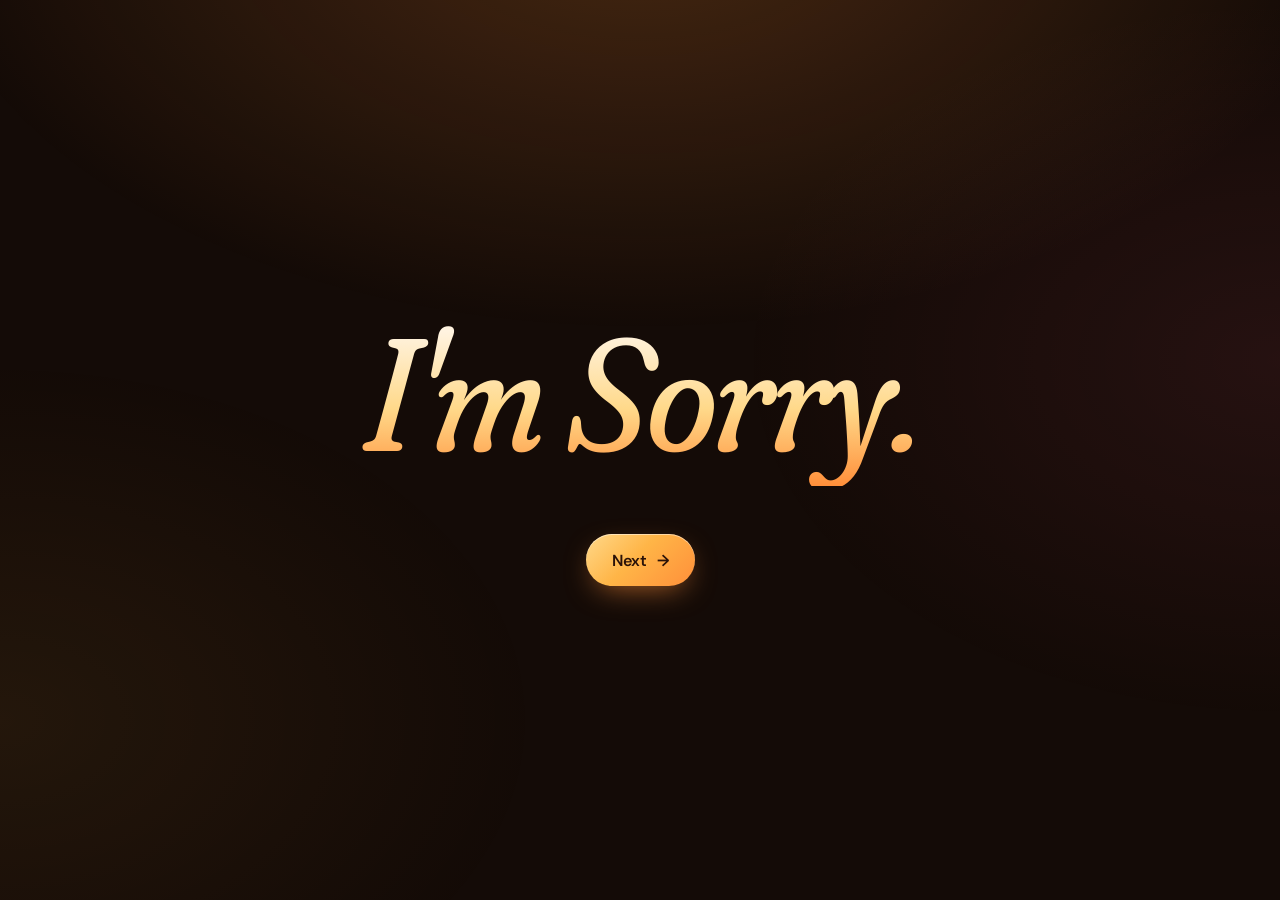
==== commit 3f5da128: "First page: add a Next button and drop the underline on "I'm Sorry." The heading is no longer wrappe" ====
--- a/index.html
+++ b/index.html
@@ -19,9 +19,8 @@
     <div class="bokeh" aria-hidden="true"></div>
 
     <main class="page apology">
-      <a class="apology__link" href="journey.html" aria-label="I'm Sorry. Tap to continue.">
-        <h1 class="display apology__title reveal">I'm Sorry.</h1>
-      </a>
+      <h1 class="display apology__title reveal">I'm Sorry.</h1>
+      <a class="btn apology__next reveal" href="journey.html">Next <span class="arrow" aria-hidden="true">→</span></a>
     </main>
 
     <script src="js/common.js"></script>
--- a/css/style.css
+++ b/css/style.css
@@ -267,30 +267,13 @@
   min-height: 100vh;
   min-height: 100dvh;
   display: flex;
-  padding: 0;
-}
-
-/* The whole screen is the way forward: tap anywhere to continue */
-.apology__link {
-  flex: 1;
-  display: flex;
+  flex-direction: column;
   align-items: center;
   justify-content: center;
-  padding: 24px var(--gutter);
+  gap: clamp(28px, 6vh, 48px);
+  padding-top: 24px;
+  padding-bottom: 24px;
   text-align: center;
-  text-decoration: none;
-  cursor: pointer;
-  -webkit-tap-highlight-color: transparent;
-}
-
-.apology__link:focus-visible {
-  outline: none;
-}
-
-.apology__link:focus-visible .apology__title {
-  outline: 2px solid var(--amber);
-  outline-offset: 12px;
-  border-radius: 12px;
 }
 
 .apology__title {
@@ -300,12 +283,8 @@
   background-clip: text;
   color: transparent;
   padding: 0 0.08em 0.08em;
+  text-decoration: none;
   animation: breathe 4s ease-in-out infinite;
-  transition: transform 0.4s ease;
-}
-
-.apology__link:hover .apology__title {
-  transform: scale(1.03);
 }
 
 @keyframes breathe {
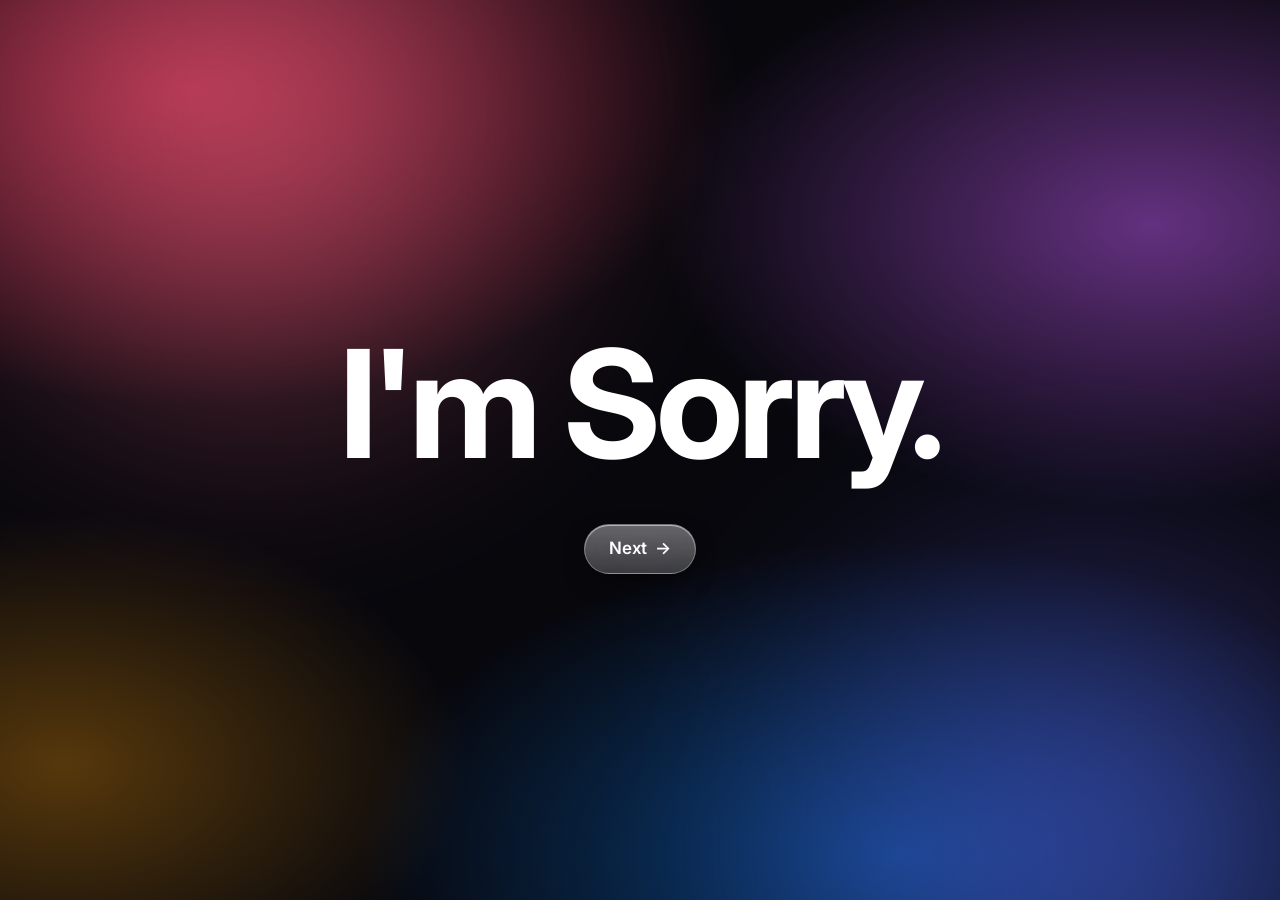
==== commit ef9fd988: "Restyle the site with an iOS-style frosted glass theme - Replace the candle-light/sparkle look with " ====
--- a/index.html
+++ b/index.html
@@ -3,20 +3,20 @@
   <head>
     <meta charset="utf-8" />
     <meta name="viewport" content="width=device-width, initial-scale=1, viewport-fit=cover" />
-    <meta name="theme-color" content="#140b07" />
+    <meta name="theme-color" content="#07070c" />
     <title>I'm Sorry</title>
     <meta name="description" content="A little note, and a promise to be more mindful from next time." />
     <link rel="icon" href="data:image/svg+xml,%3Csvg xmlns='http://www.w3.org/2000/svg' viewBox='0 0 100 100'%3E%3Ctext y='.9em' font-size='90'%3E%F0%9F%95%AF%EF%B8%8F%3C/text%3E%3C/svg%3E" />
     <link rel="preconnect" href="https://fonts.googleapis.com" />
     <link rel="preconnect" href="https://fonts.gstatic.com" crossorigin />
     <link
-      href="https://fonts.googleapis.com/css2?family=Caveat:wght@500;700&family=DM+Sans:opsz,wght@9..40,400;9..40,600&family=Fraunces:ital,opsz,wght,SOFT,WONK@0,9..144,400,100,1;1,9..144,400,100,1&display=swap"
+      href="https://fonts.googleapis.com/css2?family=Inter:wght@400;500;600;700&display=swap"
       rel="stylesheet"
     />
     <link rel="stylesheet" href="css/style.css" />
   </head>
   <body>
-    <div class="bokeh" aria-hidden="true"></div>
+    <div class="wallpaper" aria-hidden="true"></div>
 
     <main class="page apology">
       <h1 class="display apology__title reveal">I'm Sorry.</h1>
--- a/css/style.css
+++ b/css/style.css
@@ -1,39 +1,39 @@
 /* ==========================================================================
-   Tokens
+   Tokens — iOS "liquid glass", dark mode
    ========================================================================== */
 :root {
-  --bg: #140b07;
-  --bg-2: #22130c;
-  --surface: #2a1810;
-  --surface-2: #3a2216;
-  --line: rgba(255, 196, 120, 0.18);
-
-  --text: #f8eadb;
-  --muted: #c9ab93;
-  --faint: #8d715d;
-
-  --amber: #ffb547;
-  --amber-2: #ff8f3a;
-  --rose: #ff5c8a;
-  --rose-2: #e23d6d;
-  --gold: #ffd98a;
-
-  --paper: #fbf1e3;
-  --paper-2: #f3e3cc;
-  --ink: #3b2519;
-  --ink-soft: #6e4c39;
-
-  --danger: #ff8a8a;
-  --ok: #9be7b0;
-
-  --font-display: "Fraunces", "Georgia", "Times New Roman", serif;
-  --font-hand: "Caveat", "Segoe Print", "Bradley Hand", cursive;
-  --font-body: "DM Sans", system-ui, -apple-system, "Segoe UI", Roboto, sans-serif;
-
-  --radius: 18px;
-  --radius-sm: 12px;
-  --shadow: 0 30px 60px -20px rgba(0, 0, 0, 0.6), 0 12px 24px -12px rgba(0, 0, 0, 0.5);
-  --glow: 0 0 0 1px rgba(255, 181, 71, 0.25), 0 0 40px rgba(255, 143, 58, 0.25);
+  --bg: #07070c;
+
+  --text: rgba(255, 255, 255, 0.96);
+  --muted: rgba(235, 235, 245, 0.62);
+  --faint: rgba(235, 235, 245, 0.38);
+
+  --pink: #ff375f;   /* iOS system pink */
+  --pink-2: #ff6b8b;
+  --purple: #bf5af2; /* iOS system purple */
+  --blue: #0a84ff;   /* iOS system blue */
+  --green: #30d158;  /* iOS system green */
+  --red: #ff453a;
+
+  /* glass */
+  --glass: rgba(255, 255, 255, 0.08);
+  --glass-strong: rgba(255, 255, 255, 0.14);
+  --glass-edge: rgba(255, 255, 255, 0.18);
+  --glass-hi: rgba(255, 255, 255, 0.35);
+  --fill: rgba(118, 118, 128, 0.24);     /* iOS tertiary fill (inputs) */
+  --fill-2: rgba(118, 118, 128, 0.16);
+  --blur: blur(28px) saturate(180%);
+
+  --font: -apple-system, BlinkMacSystemFont, "SF Pro Text", "SF Pro Display", "Inter", "Segoe UI", Roboto,
+    "Helvetica Neue", Arial, sans-serif;
+  --font-display: -apple-system, BlinkMacSystemFont, "SF Pro Display", "Inter", "Segoe UI", Roboto,
+    "Helvetica Neue", Arial, sans-serif;
+  --font-rounded: ui-rounded, "SF Pro Rounded", -apple-system, BlinkMacSystemFont, "Inter", "Segoe UI", sans-serif;
+
+  --radius: 28px;
+  --radius-md: 20px;
+  --radius-sm: 14px;
+  --shadow: 0 24px 60px -18px rgba(0, 0, 0, 0.55), 0 8px 20px -10px rgba(0, 0, 0, 0.4);
 
   --rail: 96px;
   --rail-m: 44px;
@@ -60,9 +60,12 @@
   min-height: 100dvh;
   background-color: var(--bg);
   color: var(--text);
-  font-family: var(--font-body);
+  font-family: var(--font);
   font-size: 17px;
-  line-height: 1.6;
+  line-height: 1.47;
+  letter-spacing: -0.01em;
+  -webkit-font-smoothing: antialiased;
+  -moz-osx-font-smoothing: grayscale;
   overflow-x: hidden;
 }
 
@@ -77,6 +80,7 @@
 input {
   font: inherit;
   color: inherit;
+  letter-spacing: inherit;
 }
 
 button {
@@ -84,9 +88,9 @@
 }
 
 :focus-visible {
-  outline: 2px solid var(--amber);
+  outline: 2px solid var(--blue);
   outline-offset: 3px;
-  border-radius: 6px;
+  border-radius: 8px;
 }
 
 [hidden] {
@@ -105,44 +109,50 @@
   border: 0;
 }
 
-/* Floating candle-light bokeh behind everything */
-.bokeh {
+/* Wallpaper: soft, slow colour fields behind the glass (like an iPhone lock screen) */
+.wallpaper {
   position: fixed;
   inset: 0;
+  z-index: 0;
   pointer-events: none;
-  z-index: 0;
   overflow: hidden;
-  background-image:
-    radial-gradient(1200px 700px at 50% -10%, rgba(255, 143, 58, 0.22), transparent 60%),
-    radial-gradient(900px 600px at 100% 40%, rgba(255, 92, 138, 0.08), transparent 60%),
-    radial-gradient(900px 600px at 0% 80%, rgba(255, 181, 71, 0.07), transparent 60%);
-}
-
-.bokeh span {
+  background:
+    radial-gradient(60% 50% at 15% 10%, rgba(255, 55, 95, 0.55), transparent 70%),
+    radial-gradient(55% 45% at 90% 25%, rgba(191, 90, 242, 0.5), transparent 70%),
+    radial-gradient(60% 50% at 70% 95%, rgba(10, 132, 255, 0.45), transparent 70%),
+    radial-gradient(45% 40% at 5% 85%, rgba(255, 159, 10, 0.32), transparent 70%),
+    var(--bg);
+}
+
+.wallpaper::before,
+.wallpaper::after {
+  content: "";
   position: absolute;
-  bottom: -60px;
+  width: 70vmax;
+  height: 70vmax;
   border-radius: 50%;
-  background: radial-gradient(circle, rgba(255, 196, 110, 0.55), rgba(255, 143, 58, 0) 70%);
-  filter: blur(1px);
-  opacity: 0;
-  animation: drift linear infinite;
-}
-
-@keyframes drift {
-  0% {
-    transform: translate3d(0, 0, 0);
-    opacity: 0;
-  }
-  15% {
-    opacity: var(--o, 0.6);
-  }
-  85% {
-    opacity: var(--o, 0.6);
-  }
-  100% {
-    transform: translate3d(var(--dx, 20px), -110vh, 0);
-    opacity: 0;
-  }
+  filter: blur(80px);
+  opacity: 0.55;
+  animation: float 28s ease-in-out infinite alternate;
+}
+
+.wallpaper::before {
+  top: -25vmax;
+  left: -15vmax;
+  background: radial-gradient(circle, rgba(255, 107, 139, 0.9), transparent 65%);
+}
+
+.wallpaper::after {
+  bottom: -30vmax;
+  right: -20vmax;
+  background: radial-gradient(circle, rgba(94, 92, 230, 0.9), transparent 65%);
+  animation-duration: 34s;
+  animation-direction: alternate-reverse;
+}
+
+@keyframes float {
+  from { transform: translate3d(0, 0, 0) scale(1); }
+  to { transform: translate3d(8vmax, 6vmax, 0) scale(1.12); }
 }
 
 .page {
@@ -154,65 +164,75 @@
   padding: 0 var(--gutter);
 }
 
+/* A reusable glass surface */
+.glass,
+.start__pill,
+.bubble,
+.finale,
+.ps,
+.polaroid {
+  background:
+    linear-gradient(180deg, rgba(255, 255, 255, 0.14), rgba(255, 255, 255, 0.04)),
+    var(--glass);
+  -webkit-backdrop-filter: var(--blur);
+  backdrop-filter: var(--blur);
+  border: 1px solid var(--glass-edge);
+  box-shadow: inset 0 1px 0 var(--glass-hi), inset 0 -1px 0 rgba(255, 255, 255, 0.05), var(--shadow);
+}
+
 /* ==========================================================================
    Shared type + buttons
    ========================================================================== */
 .eyebrow {
-  font-family: var(--font-body);
   font-size: 13px;
   font-weight: 600;
-  letter-spacing: 0.18em;
+  letter-spacing: 0.06em;
   text-transform: uppercase;
-  color: var(--amber);
-  margin: 0 0 12px;
+  color: var(--muted);
+  margin: 0 0 10px;
 }
 
 .display {
   font-family: var(--font-display);
-  font-weight: 400;
-  font-style: italic;
-  font-variation-settings: "SOFT" 100, "WONK" 1;
-  line-height: 1;
-  letter-spacing: -0.02em;
+  font-weight: 700;
+  line-height: 1.02;
+  letter-spacing: -0.035em;
   margin: 0;
   text-wrap: balance;
 }
 
-.hand {
-  font-family: var(--font-hand);
-}
-
 .btn {
+  position: relative;
   display: inline-flex;
   align-items: center;
   justify-content: center;
-  gap: 10px;
-  min-height: 52px;
-  padding: 0 26px;
-  border: 0;
+  gap: 8px;
+  min-height: 50px;
+  padding: 0 24px;
   border-radius: 999px;
+  border: 1px solid rgba(255, 255, 255, 0.28);
   font-weight: 600;
-  font-size: 16px;
+  font-size: 17px;
   text-decoration: none;
-  color: #2a1208;
-  background: linear-gradient(135deg, var(--gold), var(--amber) 45%, var(--amber-2));
-  box-shadow: 0 10px 30px -10px rgba(255, 143, 58, 0.7), inset 0 1px 0 rgba(255, 255, 255, 0.5);
-  transition: transform 0.2s ease, box-shadow 0.2s ease, filter 0.2s ease;
+  color: #fff;
+  background:
+    linear-gradient(180deg, rgba(255, 255, 255, 0.3), rgba(255, 255, 255, 0.1)),
+    rgba(255, 255, 255, 0.12);
+  -webkit-backdrop-filter: var(--blur);
+  backdrop-filter: var(--blur);
+  box-shadow: inset 0 1px 0 rgba(255, 255, 255, 0.5), 0 10px 30px -12px rgba(0, 0, 0, 0.6);
+  transition: transform 0.2s ease, background 0.2s ease;
+  -webkit-tap-highlight-color: transparent;
 }
 
 .btn:hover {
-  transform: translateY(-2px);
-  box-shadow: 0 16px 36px -10px rgba(255, 143, 58, 0.85), inset 0 1px 0 rgba(255, 255, 255, 0.5);
+  background:
+    linear-gradient(180deg, rgba(255, 255, 255, 0.38), rgba(255, 255, 255, 0.14)),
+    rgba(255, 255, 255, 0.16);
 }
 
 .btn:active {
-  transform: translateY(0);
-}
-
-.btn[disabled] {
-  filter: grayscale(0.6) brightness(0.7);
-  cursor: not-allowed;
-  transform: none;
+  transform: scale(0.96);
 }
 
 .btn .arrow {
@@ -220,39 +240,42 @@
 }
 
 .btn:hover .arrow {
-  transform: translateX(4px);
+  transform: translateX(3px);
 }
 
 .btn--rose {
-  color: #fff;
-  background: linear-gradient(135deg, #ff86a8, var(--rose) 45%, var(--rose-2));
-  box-shadow: 0 10px 30px -10px rgba(255, 92, 138, 0.8), inset 0 1px 0 rgba(255, 255, 255, 0.35);
+  border-color: rgba(255, 160, 180, 0.45);
+  background:
+    linear-gradient(180deg, rgba(255, 255, 255, 0.28), rgba(255, 255, 255, 0)),
+    rgba(255, 55, 95, 0.78);
+  box-shadow: inset 0 1px 0 rgba(255, 255, 255, 0.45), 0 12px 30px -10px rgba(255, 55, 95, 0.6);
 }
 
 .btn--rose:hover {
-  box-shadow: 0 16px 38px -10px rgba(255, 92, 138, 0.95), inset 0 1px 0 rgba(255, 255, 255, 0.35);
+  background:
+    linear-gradient(180deg, rgba(255, 255, 255, 0.34), rgba(255, 255, 255, 0.04)),
+    rgba(255, 55, 95, 0.88);
 }
 
 .link-btn {
   background: none;
   border: 0;
   padding: 4px 2px;
-  color: var(--muted);
-  font-size: 14px;
+  color: var(--blue);
+  font-size: 15px;
+  text-decoration: none;
+}
+
+.link-btn:hover {
   text-decoration: underline;
   text-underline-offset: 3px;
-  text-decoration-color: rgba(201, 171, 147, 0.4);
-}
-
-.link-btn:hover {
-  color: var(--text);
 }
 
 /* Fade-up on scroll */
 .reveal {
   opacity: 0;
-  transform: translateY(24px);
-  transition: opacity 0.8s ease, transform 0.8s cubic-bezier(0.2, 0.7, 0.2, 1);
+  transform: translateY(18px);
+  transition: opacity 0.7s ease, transform 0.7s cubic-bezier(0.2, 0.7, 0.2, 1);
 }
 
 .reveal.is-in {
@@ -270,26 +293,16 @@
   flex-direction: column;
   align-items: center;
   justify-content: center;
-  gap: clamp(28px, 6vh, 48px);
+  gap: clamp(28px, 6vh, 44px);
   padding-top: 24px;
   padding-bottom: 24px;
   text-align: center;
 }
 
 .apology__title {
-  font-size: clamp(64px, 15vw, 160px);
-  background: linear-gradient(180deg, #fff3e0 10%, var(--gold) 55%, var(--amber-2));
-  -webkit-background-clip: text;
-  background-clip: text;
-  color: transparent;
-  padding: 0 0.08em 0.08em;
+  font-size: clamp(64px, 15vw, 150px);
+  color: #fff;
   text-decoration: none;
-  animation: breathe 4s ease-in-out infinite;
-}
-
-@keyframes breathe {
-  0%, 100% { filter: drop-shadow(0 0 10px rgba(255, 170, 70, 0.15)); }
-  50% { filter: drop-shadow(0 0 34px rgba(255, 170, 70, 0.5)); }
 }
 
 /* ==========================================================================
@@ -301,16 +314,17 @@
 }
 
 .journey-head h1 {
-  font-size: clamp(44px, 8vw, 84px);
+  font-size: clamp(42px, 7.5vw, 76px);
 }
 
 .journey-head h1 em {
-  color: var(--rose);
+  font-style: normal;
+  color: var(--pink-2);
 }
 
 .journey-head p {
   text-wrap: balance;
-  margin: 16px auto 0;
+  margin: 14px auto 0;
   max-width: 36ch;
   color: var(--muted);
 }
@@ -332,16 +346,16 @@
 
 .journey__track {
   fill: none;
-  stroke: rgba(255, 196, 120, 0.4);
-  stroke-width: 3;
+  stroke: rgba(255, 255, 255, 0.28);
+  stroke-width: 2.5;
   stroke-linecap: round;
-  stroke-dasharray: 0.1 12;
+  stroke-dasharray: 0.1 10;
 }
 
 .journey__fill {
   fill: none;
   stroke: url(#trailGradient);
-  stroke-width: 3.5;
+  stroke-width: 3;
   stroke-linecap: round;
   transition: stroke-dashoffset 1.4s cubic-bezier(0.45, 0, 0.2, 1);
 }
@@ -361,39 +375,20 @@
 .start__pill {
   display: inline-flex;
   align-items: center;
-  gap: 10px;
+  gap: 8px;
   padding: 8px 16px 8px 12px;
   border-radius: 999px;
-  background: var(--surface);
-  border: 1px solid var(--line);
   font-size: 13px;
   font-weight: 600;
-  letter-spacing: 0.14em;
-  text-transform: uppercase;
-  color: var(--gold);
-  box-shadow: var(--glow);
+  letter-spacing: 0.02em;
+  color: var(--text);
 }
 
 .start__dot {
-  position: relative;
-  width: 10px;
-  height: 10px;
+  width: 8px;
+  height: 8px;
   border-radius: 50%;
-  background: var(--amber);
-}
-
-.start__dot::after {
-  content: "";
-  position: absolute;
-  inset: -6px;
-  border-radius: 50%;
-  border: 2px solid var(--amber);
-  animation: ping 1.8s ease-out infinite;
-}
-
-@keyframes ping {
-  0% { transform: scale(0.4); opacity: 1; }
-  100% { transform: scale(1.6); opacity: 0; }
+  background: var(--green);
 }
 
 /* A stop on the map */
@@ -401,7 +396,6 @@
   display: grid;
   grid-template-columns: 1fr var(--rail) 1fr;
   align-items: center;
-  column-gap: 0;
   margin-bottom: 110px;
 }
 
@@ -409,35 +403,27 @@
   grid-column: 2;
   grid-row: 1;
   justify-self: center;
-  position: relative;
-  width: 52px;
-  height: 52px;
+  width: 48px;
+  height: 48px;
   border-radius: 50%;
   display: grid;
   place-items: center;
-  font-family: var(--font-display);
-  font-size: 22px;
-  font-style: italic;
-  color: var(--muted);
-  background: var(--bg-2);
-  border: 2px solid rgba(255, 196, 120, 0.35);
-  transition: all 0.6s ease;
+  font-family: var(--font-rounded);
+  font-size: 19px;
+  font-weight: 600;
+  color: var(--muted);
+  background: rgba(255, 255, 255, 0.08);
+  -webkit-backdrop-filter: var(--blur);
+  backdrop-filter: var(--blur);
+  border: 1px solid var(--glass-edge);
+  box-shadow: inset 0 1px 0 var(--glass-hi);
+  transition: background 0.5s ease, color 0.5s ease, transform 0.5s ease;
 }
 
 .pin.is-reached {
-  color: #2a1208;
-  background: linear-gradient(135deg, var(--gold), var(--amber) 50%, var(--amber-2));
-  border-color: transparent;
-  box-shadow: 0 0 0 6px rgba(255, 181, 71, 0.15), 0 0 30px rgba(255, 143, 58, 0.6);
-}
-
-.pin.is-reached::after {
-  content: "";
-  position: absolute;
-  inset: -8px;
-  border-radius: 50%;
-  border: 2px solid rgba(255, 181, 71, 0.6);
-  animation: ping 2.2s ease-out infinite;
+  color: #111;
+  background: rgba(255, 255, 255, 0.92);
+  transform: scale(1.04);
 }
 
 .stop__side,
@@ -451,23 +437,28 @@
 .stop--main-left .stop__main { grid-column: 1; justify-self: end; padding-right: 8px; }
 .stop--main-left .stop__side { grid-column: 3; justify-self: start; padding-left: 16px; }
 
-.stop__label {
-  display: inline-block;
-  font-size: 12px;
+.stop__label,
+.stop__main .tag-line {
+  display: block;
+  font-size: 13px;
   font-weight: 600;
-  letter-spacing: 0.2em;
+  letter-spacing: 0.06em;
   text-transform: uppercase;
-  color: var(--amber);
+  color: var(--muted);
   margin-bottom: 6px;
+}
+
+.stop__main .tag-line {
+  margin-bottom: 12px;
 }
 
 .stop__title {
   font-family: var(--font-display);
-  font-style: italic;
-  font-weight: 400;
-  font-size: clamp(36px, 5vw, 52px);
-  line-height: 1;
-  margin: 0 0 10px;
+  font-weight: 700;
+  letter-spacing: -0.03em;
+  font-size: clamp(34px, 4.6vw, 48px);
+  line-height: 1.05;
+  margin: 0 0 8px;
 }
 
 .stop__note {
@@ -477,7 +468,36 @@
   display: inline-block;
 }
 
-/* --- Stop 1: gift box ---------------------------------------------------- */
+/* --- Photo frames (glass) ------------------------------------------------ */
+.polaroid {
+  margin: 0;
+  padding: 10px;
+  border-radius: var(--radius);
+  width: 360px;
+  max-width: 100%;
+}
+
+.polaroid img,
+.polaroid video {
+  width: 100%;
+  height: auto;
+  border-radius: calc(var(--radius) - 10px);
+  background: rgba(0, 0, 0, 0.4);
+}
+
+.polaroid figcaption {
+  font-size: 15px;
+  line-height: 1.3;
+  color: var(--muted);
+  text-align: center;
+  padding: 12px 8px 6px;
+}
+
+.polaroid--plain {
+  padding-bottom: 10px;
+}
+
+/* --- Stop 1: glass gift box ---------------------------------------------- */
 .gift-stage {
   position: relative;
   width: 380px;
@@ -494,7 +514,7 @@
   padding: 0;
   border: 0;
   background: none;
-  animation: nudge 4s ease-in-out 1.5s infinite;
+  animation: nudge 5s ease-in-out 1.5s infinite;
   -webkit-tap-highlight-color: transparent;
 }
 
@@ -503,33 +523,41 @@
 }
 
 .gift:hover .gift__lid {
-  transform: translateY(-10px) rotate(-3deg);
+  transform: translateY(-8px);
+}
+
+.gift__body,
+.gift__lid {
+  position: absolute;
+  -webkit-backdrop-filter: blur(24px) saturate(180%);
+  backdrop-filter: blur(24px) saturate(180%);
+  border: 1px solid rgba(255, 255, 255, 0.4);
 }
 
 .gift__body {
-  position: absolute;
   left: 12px;
   right: 12px;
   bottom: 0;
   height: 170px;
-  border-radius: 6px 6px 12px 12px;
+  border-radius: 10px 10px 26px 26px;
   background:
-    linear-gradient(90deg, transparent 43%, var(--gold) 43%, #ffe8b5 50%, var(--gold) 57%, transparent 57%),
-    linear-gradient(160deg, #ff7aa0, var(--rose) 40%, var(--rose-2));
-  box-shadow: inset 0 -18px 30px rgba(120, 10, 40, 0.35), 0 26px 40px -16px rgba(0, 0, 0, 0.7);
+    linear-gradient(90deg, transparent 44%, rgba(255, 255, 255, 0.55) 44%, rgba(255, 255, 255, 0.7) 50%, rgba(255, 255, 255, 0.55) 56%, transparent 56%),
+    linear-gradient(170deg, rgba(255, 255, 255, 0.28), rgba(255, 255, 255, 0) 45%),
+    rgba(255, 55, 95, 0.42);
+  box-shadow: inset 0 1px 0 rgba(255, 255, 255, 0.5), 0 30px 50px -20px rgba(0, 0, 0, 0.6);
 }
 
 .gift__lid {
-  position: absolute;
   left: 0;
   right: 0;
   top: 46px;
   height: 46px;
-  border-radius: 8px;
+  border-radius: 14px;
   background:
-    linear-gradient(90deg, transparent 43%, var(--gold) 43%, #ffe8b5 50%, var(--gold) 57%, transparent 57%),
-    linear-gradient(170deg, #ff8fb0, var(--rose) 60%, var(--rose-2));
-  box-shadow: 0 8px 14px -6px rgba(90, 0, 30, 0.6);
+    linear-gradient(90deg, transparent 44%, rgba(255, 255, 255, 0.6) 44%, rgba(255, 255, 255, 0.75) 50%, rgba(255, 255, 255, 0.6) 56%, transparent 56%),
+    linear-gradient(180deg, rgba(255, 255, 255, 0.35), rgba(255, 255, 255, 0.05)),
+    rgba(255, 55, 95, 0.5);
+  box-shadow: inset 0 1px 0 rgba(255, 255, 255, 0.6), 0 10px 18px -8px rgba(0, 0, 0, 0.5);
   transition: transform 0.35s ease;
   z-index: 2;
 }
@@ -549,9 +577,8 @@
   top: 0;
   width: 54px;
   height: 40px;
-  border: 10px solid var(--gold);
-  border-radius: 50% 50% 10% 50%;
-  box-shadow: inset 0 0 0 1px rgba(255, 255, 255, 0.35);
+  border: 9px solid rgba(255, 255, 255, 0.78);
+  border-radius: 50% 50% 12% 50%;
 }
 
 .gift__bow::before {
@@ -562,34 +589,6 @@
 .gift__bow::after {
   left: 2px;
   transform: scaleX(-1) rotate(-20deg);
-}
-
-.gift__tag {
-  position: absolute;
-  z-index: 3;
-  right: -22px;
-  top: 116px;
-  padding: 6px 16px 8px 22px;
-  font-family: var(--font-hand);
-  font-size: 30px;
-  line-height: 1;
-  color: var(--ink);
-  background: var(--paper);
-  border-radius: 6px 14px 14px 6px;
-  transform: rotate(8deg);
-  box-shadow: 0 8px 16px -6px rgba(0, 0, 0, 0.6);
-}
-
-.gift__tag::before {
-  content: "";
-  position: absolute;
-  left: 8px;
-  top: 50%;
-  width: 7px;
-  height: 7px;
-  margin-top: -3px;
-  border-radius: 50%;
-  background: var(--bg);
 }
 
 .gift-hint {
@@ -598,24 +597,16 @@
   left: 0;
   right: 0;
   text-align: center;
-  font-family: var(--font-hand);
-  font-size: 24px;
+  font-size: 15px;
   color: var(--muted);
   margin: 0;
-  animation: bob 2.4s ease-in-out infinite;
 }
 
 @keyframes nudge {
-  0%, 82%, 100% { transform: rotate(0); }
-  85% { transform: rotate(-4deg); }
-  88% { transform: rotate(4deg); }
-  91% { transform: rotate(-3deg); }
-  94% { transform: rotate(2deg); }
-}
-
-@keyframes bob {
-  0%, 100% { transform: translateY(0); }
-  50% { transform: translateY(-4px); }
+  0%, 86%, 100% { transform: rotate(0); }
+  89% { transform: rotate(-3deg); }
+  92% { transform: rotate(3deg); }
+  95% { transform: rotate(-1.5deg); }
 }
 
 .gift-stage.is-opening .gift {
@@ -624,13 +615,7 @@
 
 .gift-stage.is-opening .gift__lid {
   transition: transform 0.7s cubic-bezier(0.3, 1.4, 0.6, 1), opacity 0.7s ease;
-  transform: translate(-60px, -150px) rotate(-38deg);
-  opacity: 0;
-}
-
-.gift-stage.is-opening .gift__tag {
-  transition: transform 0.6s ease, opacity 0.6s ease;
-  transform: translate(40px, 30px) rotate(40deg);
+  transform: translate(-50px, -150px) rotate(-30deg);
   opacity: 0;
 }
 
@@ -641,170 +626,107 @@
 
 @keyframes shake {
   0%, 100% { transform: rotate(0); }
-  25% { transform: rotate(-6deg) scale(1.03); }
-  50% { transform: rotate(6deg) scale(1.05); }
-  75% { transform: rotate(-3deg); }
-}
-
-.polaroid {
-  margin: 0;
-  padding: 12px 12px 0;
-  background: var(--paper);
-  border-radius: 4px;
-  box-shadow: var(--shadow);
-  transform: rotate(2deg);
-  width: 360px;
-  max-width: 100%;
-}
-
-.polaroid img,
-.polaroid video {
-  width: 100%;
-  height: auto;
-  border-radius: 2px;
-  background: #1b0f09;
-}
-
-.polaroid--plain {
-  padding-bottom: 44px;
-}
-
-.polaroid figcaption {
-  font-family: var(--font-hand);
-  font-size: 24px;
-  line-height: 1.2;
-  color: var(--ink);
-  text-align: center;
-  padding: 12px 6px 16px;
+  25% { transform: rotate(-5deg) scale(1.03); }
+  50% { transform: rotate(5deg) scale(1.05); }
+  75% { transform: rotate(-2deg); }
 }
 
 .gift-stage .polaroid {
-  animation: rise 0.9s cubic-bezier(0.2, 1.3, 0.4, 1) both;
+  animation: rise 0.8s cubic-bezier(0.2, 1.2, 0.4, 1) both;
 }
 
 @keyframes rise {
-  0% { transform: translateY(120px) scale(0.4) rotate(-6deg); opacity: 0; }
+  0% { transform: translateY(100px) scale(0.5); opacity: 0; }
   60% { opacity: 1; }
-  100% { transform: translateY(0) scale(1) rotate(2deg); opacity: 1; }
-}
-
-/* --- Stop 2: video + bubble --------------------------------------------- */
+  100% { transform: none; opacity: 1; }
+}
+
+/* --- Stop 2: video + message bubble -------------------------------------- */
 .polaroid--video {
-  transform: rotate(-2deg);
   width: 340px;
-}
-
-.stop__main .tag-line {
-  display: block;
-  font-size: 12px;
-  font-weight: 600;
-  letter-spacing: 0.2em;
-  text-transform: uppercase;
-  color: var(--amber);
-  margin: 0 0 12px;
 }
 
 .bubble {
   position: relative;
   max-width: 300px;
-  padding: 22px 24px 20px;
-  background: var(--surface);
-  border: 1px solid var(--line);
+  padding: 16px 20px 14px;
   border-radius: 22px;
-  box-shadow: var(--shadow);
 }
 
 .bubble::before {
-  /* tail pointing at the video */
+  /* little iMessage-style tail pointing at the video */
   content: "";
   position: absolute;
-  left: -11px;
+  left: -7px;
   top: 50%;
-  width: 20px;
-  height: 20px;
-  margin-top: -10px;
-  background: var(--surface);
-  border-left: 1px solid var(--line);
-  border-bottom: 1px solid var(--line);
+  width: 16px;
+  height: 16px;
+  margin-top: -8px;
+  background: rgba(255, 255, 255, 0.1);
+  border-left: 1px solid var(--glass-edge);
+  border-bottom: 1px solid var(--glass-edge);
+  border-radius: 0 0 0 4px;
   transform: rotate(45deg);
+  -webkit-backdrop-filter: var(--blur);
+  backdrop-filter: var(--blur);
 }
 
 .bubble p {
   text-wrap: balance;
   margin: 0;
-  font-family: var(--font-hand);
-  font-size: clamp(26px, 3vw, 32px);
-  line-height: 1.15;
+  font-size: clamp(19px, 2.2vw, 22px);
+  font-weight: 500;
+  line-height: 1.3;
+  letter-spacing: -0.015em;
   color: var(--text);
 }
 
 .bubble p mark {
-  background: linear-gradient(transparent 55%, rgba(255, 92, 138, 0.45) 55%);
-  color: inherit;
-  padding: 0 2px;
+  background: none;
+  color: var(--pink-2);
+  font-weight: 700;
 }
 
 .bubble small {
   display: block;
-  margin-top: 12px;
+  margin-top: 8px;
   font-size: 13px;
   color: var(--faint);
 }
 
-/* --- Stop 3: locked photo ---------------------------------------------- */
-.locked {
-  position: relative;
-  width: 400px;
-  max-width: 100%;
-  aspect-ratio: 900 / 1196;
-  border-radius: var(--radius);
-  overflow: hidden;
-  background: #1b0f09;
-  box-shadow: var(--shadow);
-  display: flex;
-}
-
-.locked__img {
-  position: absolute;
-  inset: 0;
-  width: 100%;
-  height: 100%;
-  object-fit: cover;
-  filter: blur(22px) saturate(1.2) brightness(0.6);
-  transform: scale(1.15);
-  transition: filter 1.4s ease, transform 1.4s ease;
-}
-
-.locked.is-unlocked .locked__img {
-  filter: none;
-  transform: scale(1);
-}
-
-.lock-panel {
-  position: relative;
-  z-index: 1;
-  width: 100%;
+/* --- Stop 3: photo with the wish as caption ------------------------------ */
+.polaroid--wish {
+  width: 380px;
+}
+
+.polaroid--wish figcaption {
+  font-size: clamp(17px, 1.9vw, 19px);
+  font-weight: 500;
+  color: var(--text);
+  line-height: 1.35;
+  padding: 14px 12px 8px;
+  text-wrap: balance;
+}
+
+/* --- Finale lock: maths problem guarding the drop-box -------------------- */
+.finale-lock {
   display: flex;
   flex-direction: column;
   align-items: center;
-  justify-content: center;
   text-align: center;
-  padding: 28px 22px;
-  background: linear-gradient(180deg, rgba(20, 11, 7, 0.55), rgba(20, 11, 7, 0.78));
-  transition: opacity 0.6s ease;
-}
-
-.locked.is-unlocked .lock-panel {
-  opacity: 0;
-  pointer-events: none;
+  max-width: 440px;
+  margin: 0 auto;
+}
+
+.finale-open {
+  animation: finaleIn 0.7s cubic-bezier(0.2, 0.8, 0.2, 1) both;
 }
 
 .padlock {
-  width: 56px;
-  height: 64px;
+  width: 46px;
+  height: 52px;
   margin-bottom: 12px;
-  color: var(--gold);
-  filter: drop-shadow(0 0 14px rgba(255, 181, 71, 0.5));
+  color: #fff;
 }
 
 .padlock__shackle {
@@ -813,38 +735,37 @@
   transition: transform 0.5s cubic-bezier(0.3, 1.6, 0.6, 1);
 }
 
-.locked.is-opening .padlock__shackle {
+.finale-lock.is-opening .padlock__shackle {
   transform: translateY(-6px) rotate(28deg);
 }
 
 .lock-title {
   margin: 0;
   font-family: var(--font-display);
-  font-style: italic;
-  font-size: 30px;
+  font-weight: 700;
+  letter-spacing: -0.03em;
+  font-size: 28px;
   line-height: 1.1;
 }
 
 .lock-sub {
   margin: 4px 0 18px;
-  font-size: 13px;
+  font-size: 15px;
   color: var(--muted);
 }
 
 .problem {
-  margin: 0 0 16px;
+  margin: 0 0 14px;
   padding: 14px 16px;
   width: 100%;
   border-radius: var(--radius-sm);
-  background: rgba(255, 240, 220, 0.08);
-  border: 1px solid var(--line);
+  background: var(--fill-2);
   font-size: 17px;
-  line-height: 1.5;
+  line-height: 1.45;
 }
 
 .problem .q {
-  font-family: var(--font-display);
-  font-size: 19px;
+  font-weight: 500;
 }
 
 .frac {
@@ -868,17 +789,18 @@
   width: 100%;
 }
 
+/* iOS-style text field */
 .field {
   flex: 1;
   min-width: 0;
   height: 50px;
   padding: 0 16px;
-  border-radius: 999px;
-  border: 1px solid rgba(255, 196, 120, 0.3);
-  background: rgba(20, 11, 7, 0.65);
+  border-radius: var(--radius-sm);
+  border: 1px solid transparent;
+  background: var(--fill);
   color: var(--text);
-  font-size: 16px;
-  transition: border-color 0.2s ease, box-shadow 0.2s ease;
+  font-size: 17px;
+  transition: border-color 0.2s ease, box-shadow 0.2s ease, background 0.2s ease;
 }
 
 .field::placeholder {
@@ -887,34 +809,36 @@
 
 .field:focus {
   outline: none;
-  border-color: var(--amber);
-  box-shadow: 0 0 0 4px rgba(255, 181, 71, 0.18);
+  background: rgba(118, 118, 128, 0.32);
+  border-color: rgba(10, 132, 255, 0.8);
+  box-shadow: 0 0 0 4px rgba(10, 132, 255, 0.22);
 }
 
 .answer-row .btn {
   min-height: 50px;
   padding: 0 20px;
+  border-radius: var(--radius-sm);
 }
 
 .feedback {
   min-height: 1.5em;
   margin: 12px 0 4px;
-  font-size: 14px;
+  font-size: 15px;
   color: var(--muted);
 }
 
 .feedback.is-bad {
-  color: var(--danger);
+  color: var(--red);
 }
 
 .feedback.is-ok {
-  color: var(--ok);
+  color: var(--green);
 }
 
 .hint {
   margin: 0 0 6px;
-  font-size: 13px;
-  color: var(--gold);
+  font-size: 14px;
+  color: var(--muted);
 }
 
 .is-shaking {
@@ -929,63 +853,39 @@
   80% { transform: translateX(5px); }
 }
 
-/* --- Finale: wish + drop-box + yes -------------------------------------- */
+/* --- Finale card ---------------------------------------------------------- */
 .finale {
   position: relative;
-  max-width: 600px;
+  max-width: 560px;
   margin: 0 auto;
-  padding: 52px clamp(20px, 5vw, 44px) 36px;
-  border-radius: 28px;
-  background:
-    radial-gradient(120% 70% at 50% 0%, rgba(255, 92, 138, 0.14), transparent 60%),
-    var(--surface);
-  border: 1px solid var(--line);
-  box-shadow: var(--shadow);
+  padding: 48px clamp(20px, 5vw, 40px) 30px;
+  border-radius: 34px;
   text-align: center;
-  animation: finaleIn 0.9s cubic-bezier(0.2, 0.8, 0.2, 1) both;
 }
 
 @keyframes finaleIn {
-  from { opacity: 0; transform: translateY(40px) scale(0.98); }
+  from { opacity: 0; transform: translateY(24px) scale(0.98); }
   to { opacity: 1; transform: none; }
 }
 
 .finale__heart {
   position: absolute;
-  top: -28px;
+  top: -26px;
   left: 50%;
-  width: 56px;
-  height: 56px;
-  margin-left: -28px;
+  width: 52px;
+  height: 52px;
+  margin-left: -26px;
   border-radius: 50%;
   display: grid;
   place-items: center;
-  background: linear-gradient(135deg, #ff86a8, var(--rose) 50%, var(--rose-2));
-  box-shadow: 0 0 0 6px rgba(255, 92, 138, 0.15), 0 0 30px rgba(255, 92, 138, 0.6);
-  color: #fff;
+  color: var(--pink);
+  background: rgba(255, 255, 255, 0.9);
+  box-shadow: inset 0 1px 0 #fff, 0 10px 24px -8px rgba(0, 0, 0, 0.5);
 }
 
 .finale__heart svg {
-  width: 24px;
-  height: 22px;
-  animation: beat 1.4s ease-in-out infinite;
-}
-
-@keyframes beat {
-  0%, 100% { transform: scale(1); }
-  15% { transform: scale(1.18); }
-  30% { transform: scale(1); }
-  45% { transform: scale(1.12); }
-}
-
-.wish {
-  text-wrap: balance;
-  margin: 0 auto 26px;
-  max-width: 24ch;
-  font-family: var(--font-hand);
-  font-size: clamp(30px, 4.6vw, 40px);
-  line-height: 1.1;
-  color: var(--text);
+  width: 22px;
+  height: 20px;
 }
 
 .dropzone {
@@ -993,44 +893,44 @@
   display: flex;
   flex-direction: column;
   align-items: center;
-  gap: 6px;
-  padding: 28px 20px;
-  border-radius: 20px;
-  border: 2px dashed rgba(255, 92, 138, 0.5);
-  background: rgba(255, 92, 138, 0.05);
+  gap: 4px;
+  padding: 26px 20px;
+  border-radius: var(--radius-md);
+  border: 1.5px dashed rgba(255, 255, 255, 0.35);
+  background: rgba(255, 255, 255, 0.04);
   cursor: pointer;
   transition: border-color 0.2s ease, background 0.2s ease, transform 0.2s ease;
 }
 
 .dropzone:hover,
 .dropzone:focus-visible {
-  border-color: var(--rose);
-  background: rgba(255, 92, 138, 0.09);
+  border-color: rgba(255, 255, 255, 0.6);
+  background: rgba(255, 255, 255, 0.07);
 }
 
 .dropzone.is-over {
-  border-color: var(--rose);
+  border-color: var(--blue);
   border-style: solid;
-  background: rgba(255, 92, 138, 0.16);
+  background: rgba(10, 132, 255, 0.14);
   transform: scale(1.02);
 }
 
 .dropzone.is-filled {
   border-style: solid;
-  border-color: rgba(155, 231, 176, 0.6);
-  background: rgba(155, 231, 176, 0.07);
+  border-color: rgba(48, 209, 88, 0.6);
+  background: rgba(48, 209, 88, 0.08);
   cursor: default;
 }
 
 .dropzone__icon {
-  width: 44px;
-  height: 44px;
-  color: var(--rose);
+  width: 40px;
+  height: 40px;
+  color: var(--pink-2);
   margin-bottom: 4px;
 }
 
 .dropzone.is-filled .dropzone__icon {
-  color: var(--ok);
+  color: var(--green);
 }
 
 .dropzone__title {
@@ -1041,19 +941,18 @@
 
 .dropzone__sub {
   margin: 0;
+  font-size: 15px;
+  color: var(--muted);
+}
+
+.dropzone__link {
+  margin: 8px 0 0;
+  max-width: 100%;
+  padding: 7px 14px;
+  border-radius: 999px;
+  background: var(--fill);
   font-size: 14px;
-  color: var(--muted);
-}
-
-.dropzone__link {
-  margin: 6px 0 0;
-  max-width: 100%;
-  padding: 8px 14px;
-  border-radius: 999px;
-  background: rgba(20, 11, 7, 0.6);
-  border: 1px solid var(--line);
-  font-size: 14px;
-  color: var(--gold);
+  color: var(--text);
   overflow: hidden;
   text-overflow: ellipsis;
   white-space: nowrap;
@@ -1070,16 +969,16 @@
 .drop-feedback {
   min-height: 1.5em;
   margin: 10px 0 0;
-  font-size: 14px;
+  font-size: 15px;
   color: var(--muted);
 }
 
 .drop-feedback.is-bad {
-  color: var(--danger);
+  color: var(--red);
 }
 
 .drop-feedback.is-ok {
-  color: var(--ok);
+  color: var(--green);
 }
 
 .ask {
@@ -1087,34 +986,28 @@
   align-items: center;
   justify-content: center;
   flex-wrap: wrap;
-  gap: 18px 22px;
-  margin-top: 18px;
-  padding-top: 26px;
-  border-top: 1px solid var(--line);
+  gap: 16px 20px;
+  margin-top: 16px;
+  padding-top: 22px;
+  border-top: 1px solid rgba(255, 255, 255, 0.12);
 }
 
 .ask__q {
   margin: 0;
   font-family: var(--font-display);
-  font-style: italic;
-  font-size: clamp(30px, 5vw, 40px);
+  font-weight: 700;
+  letter-spacing: -0.03em;
+  font-size: clamp(28px, 4.6vw, 36px);
   line-height: 1.1;
 }
 
 .btn--yes {
-  min-height: 58px;
-  padding: 0 38px;
-  font-size: 19px;
-  letter-spacing: 0.02em;
-  animation: glowPulse 2s ease-in-out infinite;
-}
-
-@keyframes glowPulse {
-  0%, 100% { box-shadow: 0 10px 30px -10px rgba(255, 92, 138, 0.8), 0 0 0 0 rgba(255, 92, 138, 0.45); }
-  50% { box-shadow: 0 10px 30px -10px rgba(255, 92, 138, 0.8), 0 0 0 12px rgba(255, 92, 138, 0); }
-}
-
-/* Little flying hearts / confetti */
+  min-height: 54px;
+  padding: 0 34px;
+  font-size: 18px;
+}
+
+/* Little hearts burst */
 .burst {
   position: fixed;
   z-index: 50;
@@ -1145,42 +1038,42 @@
 }
 
 .thanks__heart {
-  width: 76px;
-  height: 70px;
-  color: var(--rose);
-  margin: 0 auto 30px;
-  filter: drop-shadow(0 0 24px rgba(255, 92, 138, 0.65));
-  animation: beat 1.6s ease-in-out infinite;
+  width: 64px;
+  height: 58px;
+  color: var(--pink);
+  margin: 0 auto 28px;
+  animation: beat 1.8s ease-in-out infinite;
+}
+
+@keyframes beat {
+  0%, 100% { transform: scale(1); }
+  15% { transform: scale(1.12); }
+  30% { transform: scale(1); }
+  45% { transform: scale(1.07); }
 }
 
 .thanks__title {
-  font-size: clamp(46px, 9vw, 96px);
+  font-size: clamp(42px, 8vw, 84px);
   max-width: 14ch;
   margin: 0 auto;
-  background: linear-gradient(180deg, #fff3e0 10%, var(--gold) 60%, var(--amber-2));
-  -webkit-background-clip: text;
-  background-clip: text;
-  color: transparent;
-  padding: 0 0.06em 0.1em;
+  color: #fff;
 }
 
 .thanks__sub {
+  margin: 20px auto 0;
+  max-width: 30ch;
+  font-size: clamp(20px, 2.6vw, 24px);
+  font-weight: 500;
+  line-height: 1.35;
+  color: var(--muted);
   text-wrap: balance;
-  margin: 22px auto 0;
-  max-width: 30ch;
-  font-family: var(--font-hand);
-  font-size: clamp(28px, 4.4vw, 38px);
-  line-height: 1.2;
-  color: var(--text);
 }
 
 .ps {
-  margin: 48px auto 0;
-  max-width: 440px;
+  margin: 44px auto 0;
+  max-width: 420px;
   padding: 20px 22px;
-  border-radius: var(--radius);
-  background: var(--surface);
-  border: 1px solid var(--line);
+  border-radius: var(--radius-md);
   color: var(--muted);
   font-size: 15px;
 }
@@ -1191,28 +1084,11 @@
 
 .ps .btn {
   min-height: 46px;
-  font-size: 15px;
+  font-size: 16px;
 }
 
 .again {
-  margin-top: 40px;
-}
-
-.floaty {
-  position: fixed;
-  bottom: -40px;
-  z-index: 0;
-  pointer-events: none;
-  color: var(--rose);
-  opacity: 0;
-  animation: floatUp linear infinite;
-}
-
-@keyframes floatUp {
-  0% { transform: translate3d(0, 0, 0) rotate(0deg); opacity: 0; }
-  10% { opacity: var(--o, 0.7); }
-  90% { opacity: var(--o, 0.7); }
-  100% { transform: translate3d(var(--dx, 0), -115vh, 0) rotate(var(--r, 20deg)); opacity: 0; }
+  margin-top: 36px;
 }
 
 /* ==========================================================================
@@ -1231,7 +1107,7 @@
   .stop {
     grid-template-columns: var(--rail-m) minmax(0, 1fr);
     align-items: start;
-    row-gap: 18px;
+    row-gap: 16px;
     margin-bottom: 72px;
   }
 
@@ -1240,7 +1116,7 @@
     grid-row: 1;
     width: 40px;
     height: 40px;
-    font-size: 18px;
+    font-size: 17px;
     justify-self: start;
   }
 
@@ -1281,41 +1157,46 @@
   .stop--video.stop--main-left .stop__side {
     grid-column: 3;
     grid-row: 1;
-    padding-left: 16px;
+    padding-left: 14px;
   }
 
   .stop--video .polaroid--video {
-    padding: 7px 7px 0;
+    padding: 6px;
+    border-radius: 20px;
+  }
+
+  .stop--video .polaroid video {
+    border-radius: 14px;
   }
 
   .stop--video .polaroid figcaption {
-    font-size: 18px;
-    padding: 8px 4px 10px;
+    font-size: 13px;
+    padding: 8px 4px 4px;
   }
 
   .stop--video .bubble {
-    padding: 14px 14px 12px;
-    border-radius: 16px;
+    padding: 12px 13px 10px;
+    border-radius: 18px;
   }
 
   .stop--video .bubble::before {
-    width: 14px;
-    height: 14px;
-    margin-top: -7px;
-    left: -8px;
+    width: 12px;
+    height: 12px;
+    margin-top: -6px;
+    left: -6px;
   }
 
   .stop--video .bubble p {
-    font-size: 21px;
+    font-size: 16px;
   }
 
   .stop--video .bubble small {
     font-size: 11px;
-    margin-top: 8px;
+    margin-top: 6px;
   }
 
   .stop__title {
-    font-size: 36px;
+    font-size: 34px;
   }
 
   .stop__note {
@@ -1327,26 +1208,14 @@
     min-height: 320px;
   }
 
-  .gift__tag {
-    right: -10px;
-  }
-
   .polaroid {
     width: 100%;
     max-width: 360px;
   }
 
-  .locked {
-    width: 100%;
-  }
-
-  .lock-panel {
-    padding: 22px 14px;
-  }
-
   .finale {
     margin-left: var(--rail-m);
-    padding-top: 44px;
+    padding-top: 42px;
     text-align: left;
   }
 
@@ -1359,13 +1228,8 @@
   }
 
   .finale__heart svg {
-    width: 18px;
-    height: 16px;
-  }
-
-  .wish {
-    max-width: none;
-    margin-bottom: 20px;
+    width: 17px;
+    height: 15px;
   }
 
   /* keep the question right beside the Yes button, even on narrow phones */
@@ -1383,9 +1247,9 @@
 
   .btn--yes {
     flex: none;
-    min-height: 52px;
+    min-height: 50px;
     padding: 0 26px;
-    font-size: 18px;
+    font-size: 17px;
   }
 }
 
@@ -1395,7 +1259,7 @@
   }
 
   .stop--video .bubble p {
-    font-size: 19px;
+    font-size: 15px;
   }
 }
 
@@ -1408,9 +1272,16 @@
     transition-duration: 0.001ms !important;
     scroll-behavior: auto !important;
   }
-
-  .bokeh span,
-  .floaty {
-    display: none;
-  }
-}
+}
+
+/* Browsers without backdrop-filter: make the glass a little more solid so text stays readable */
+@supports not ((backdrop-filter: blur(1px)) or (-webkit-backdrop-filter: blur(1px))) {
+  .start__pill,
+  .bubble,
+  .finale,
+  .ps,
+  .polaroid,
+  .pin {
+    background: rgba(40, 40, 52, 0.92);
+  }
+}
